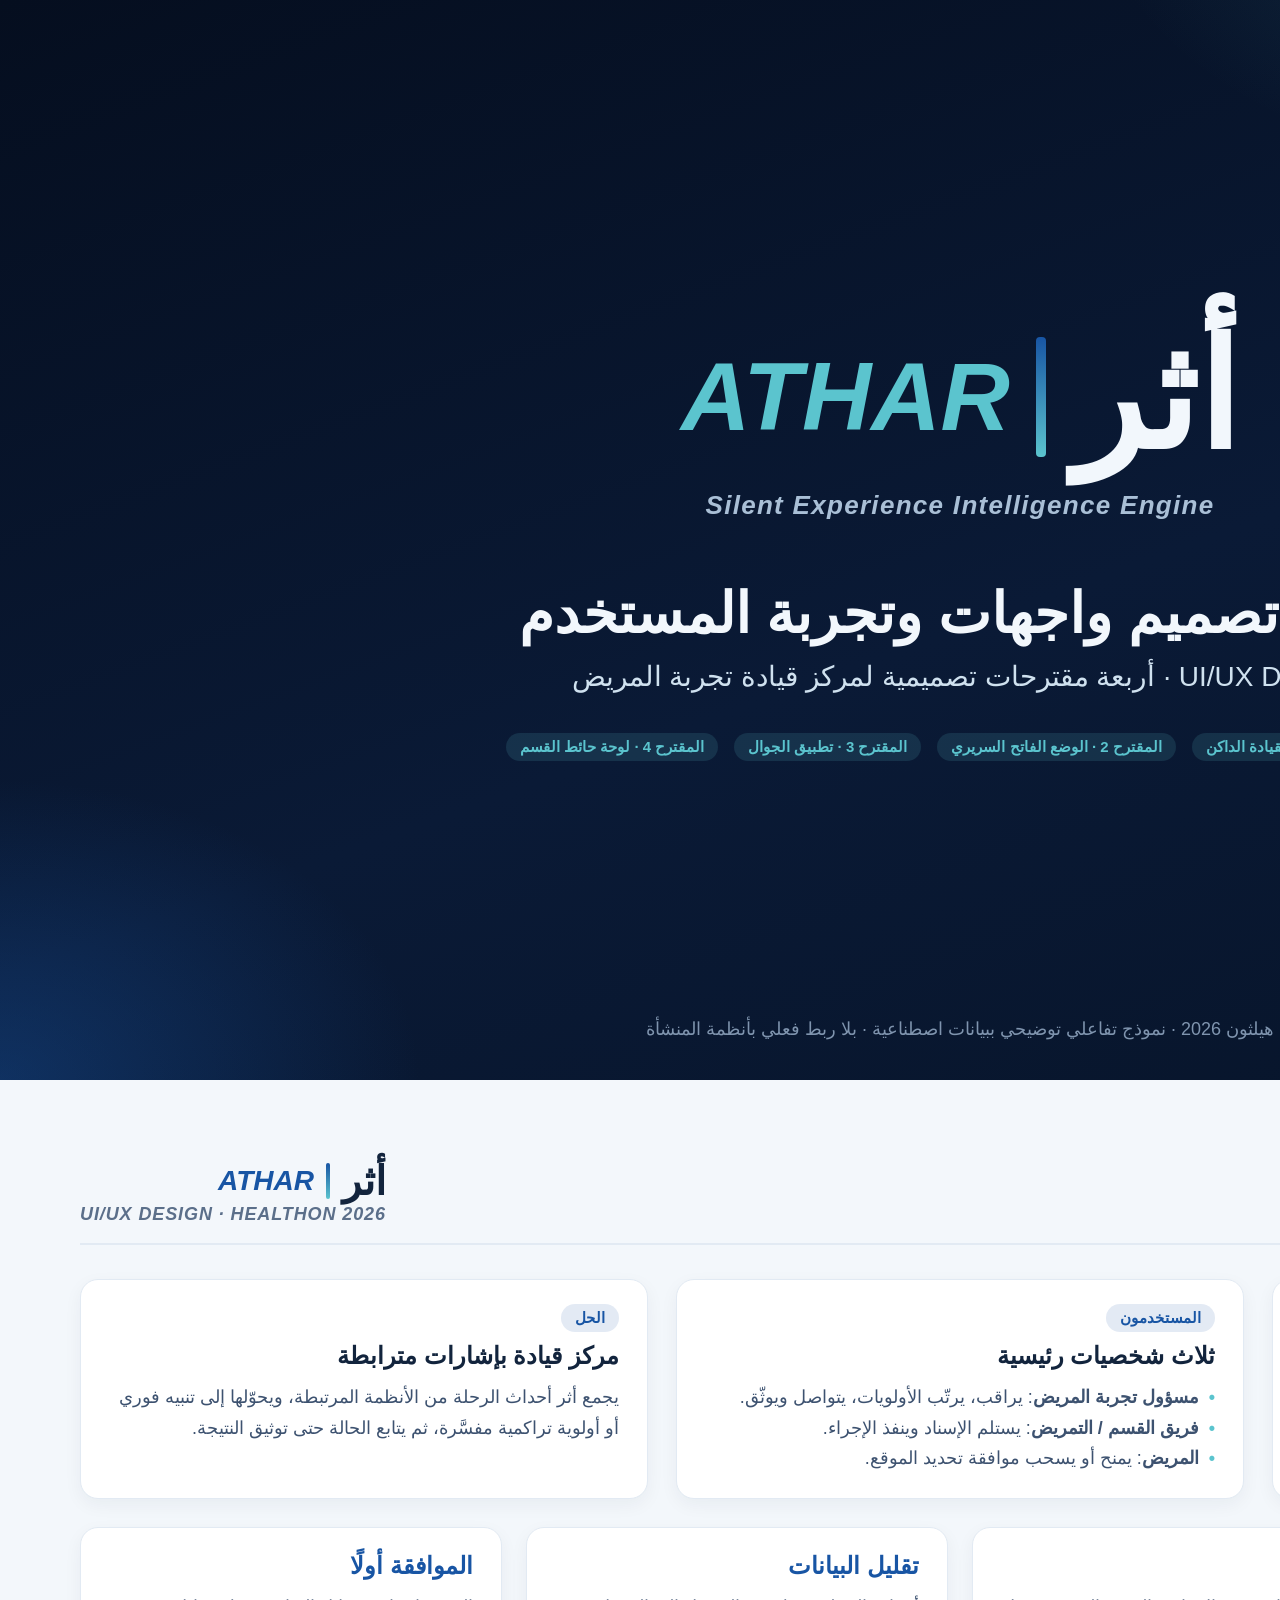
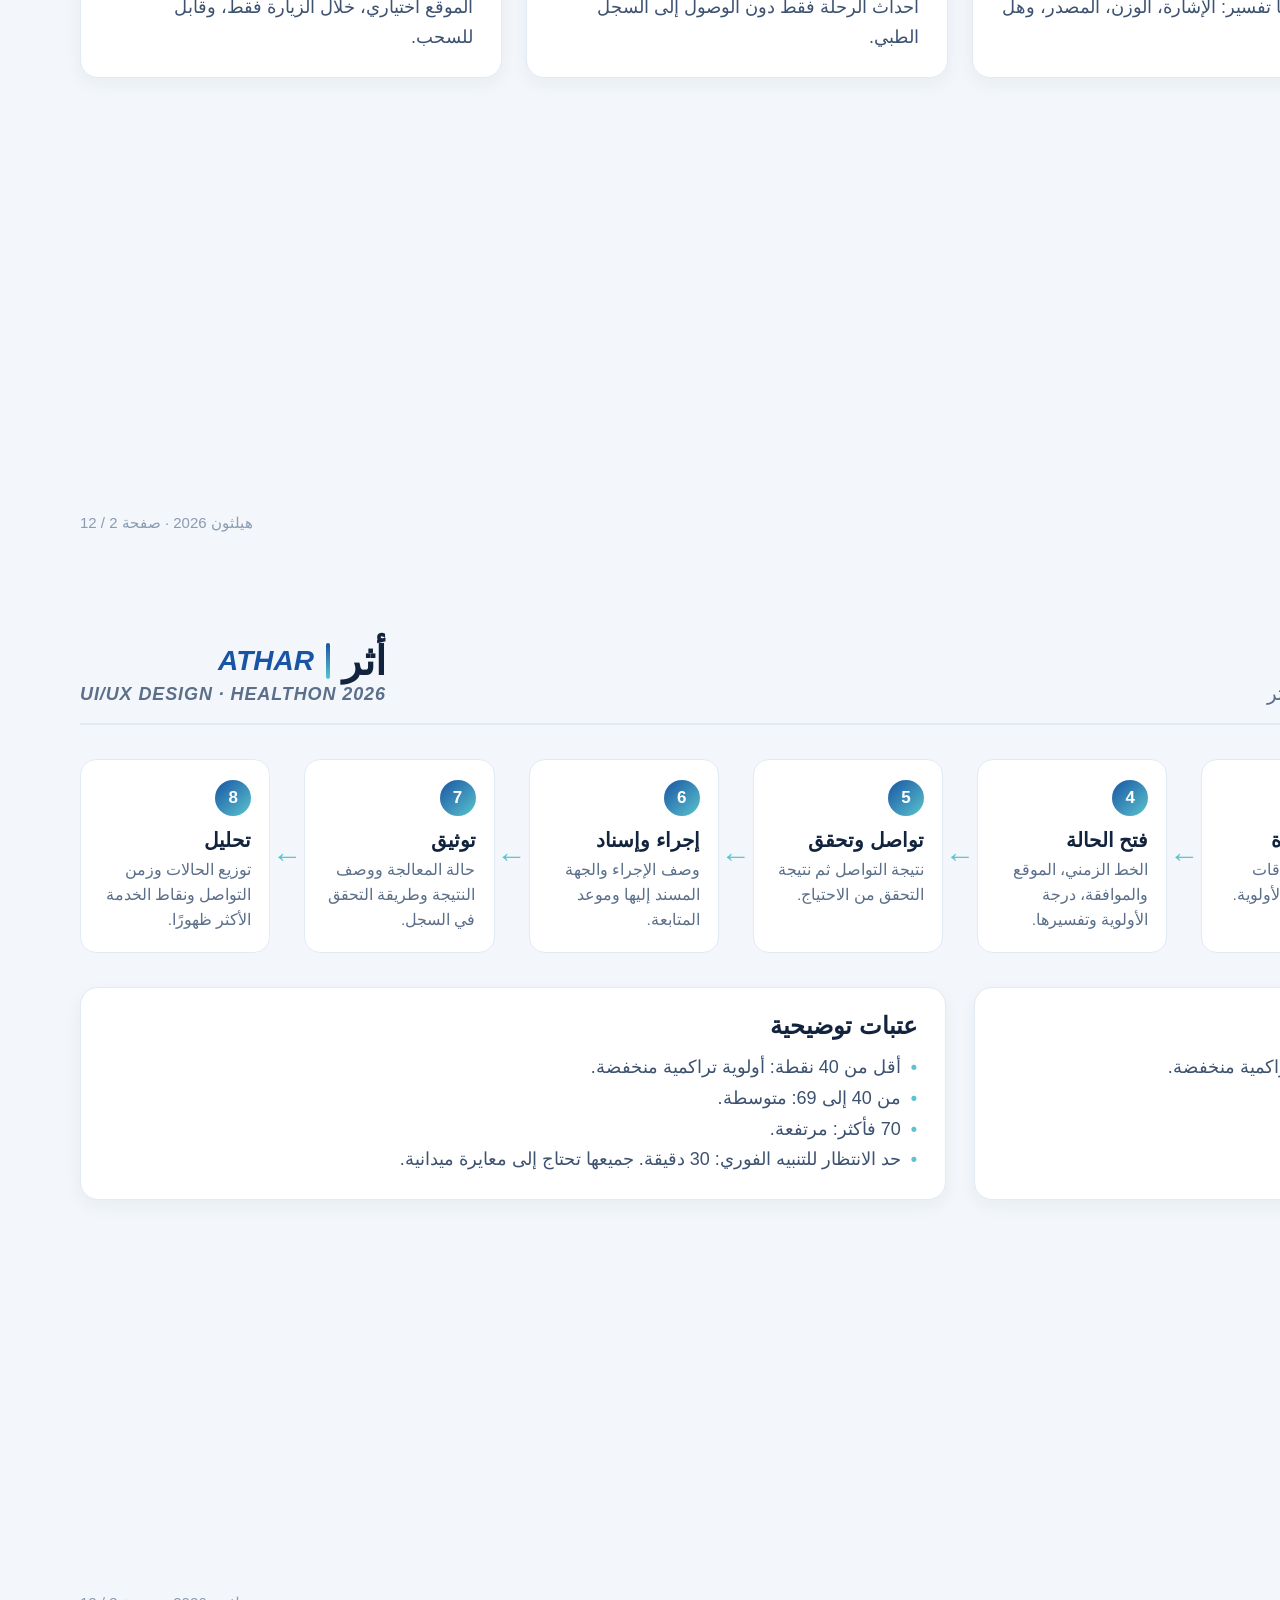
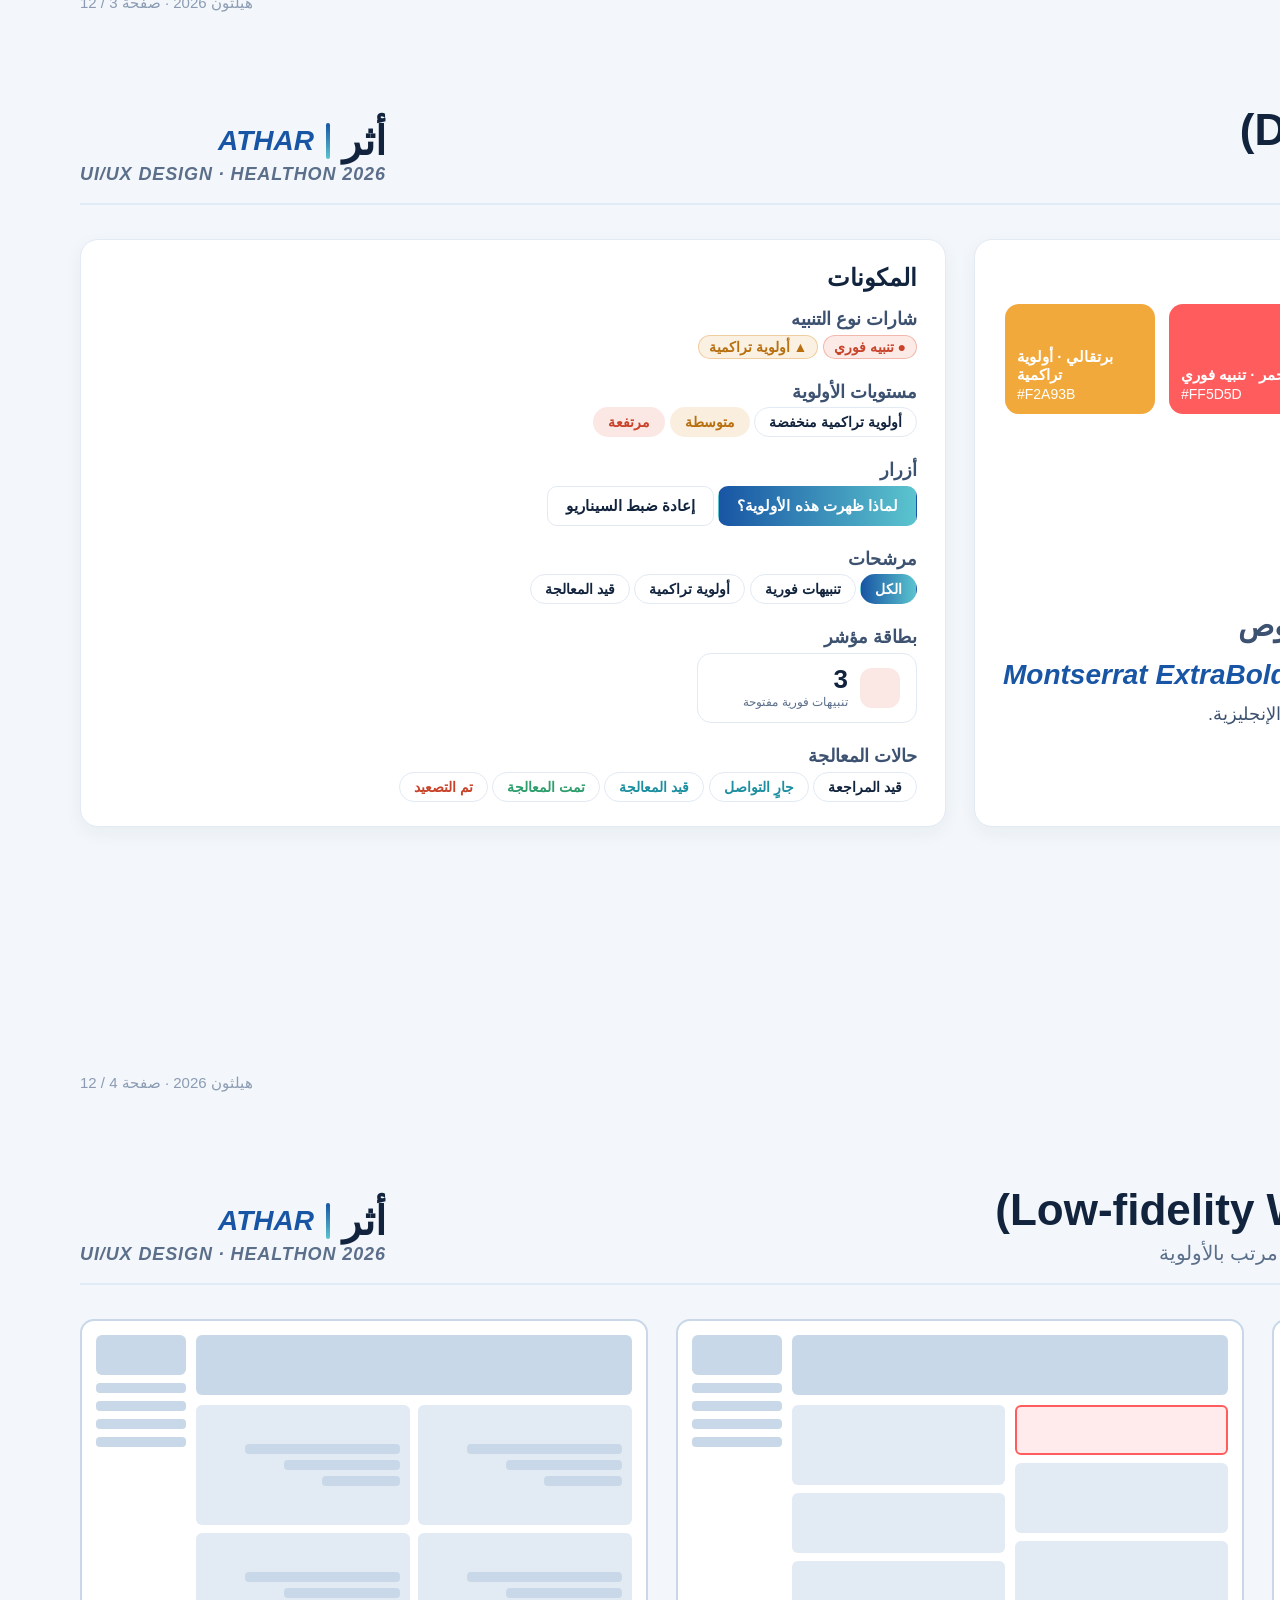
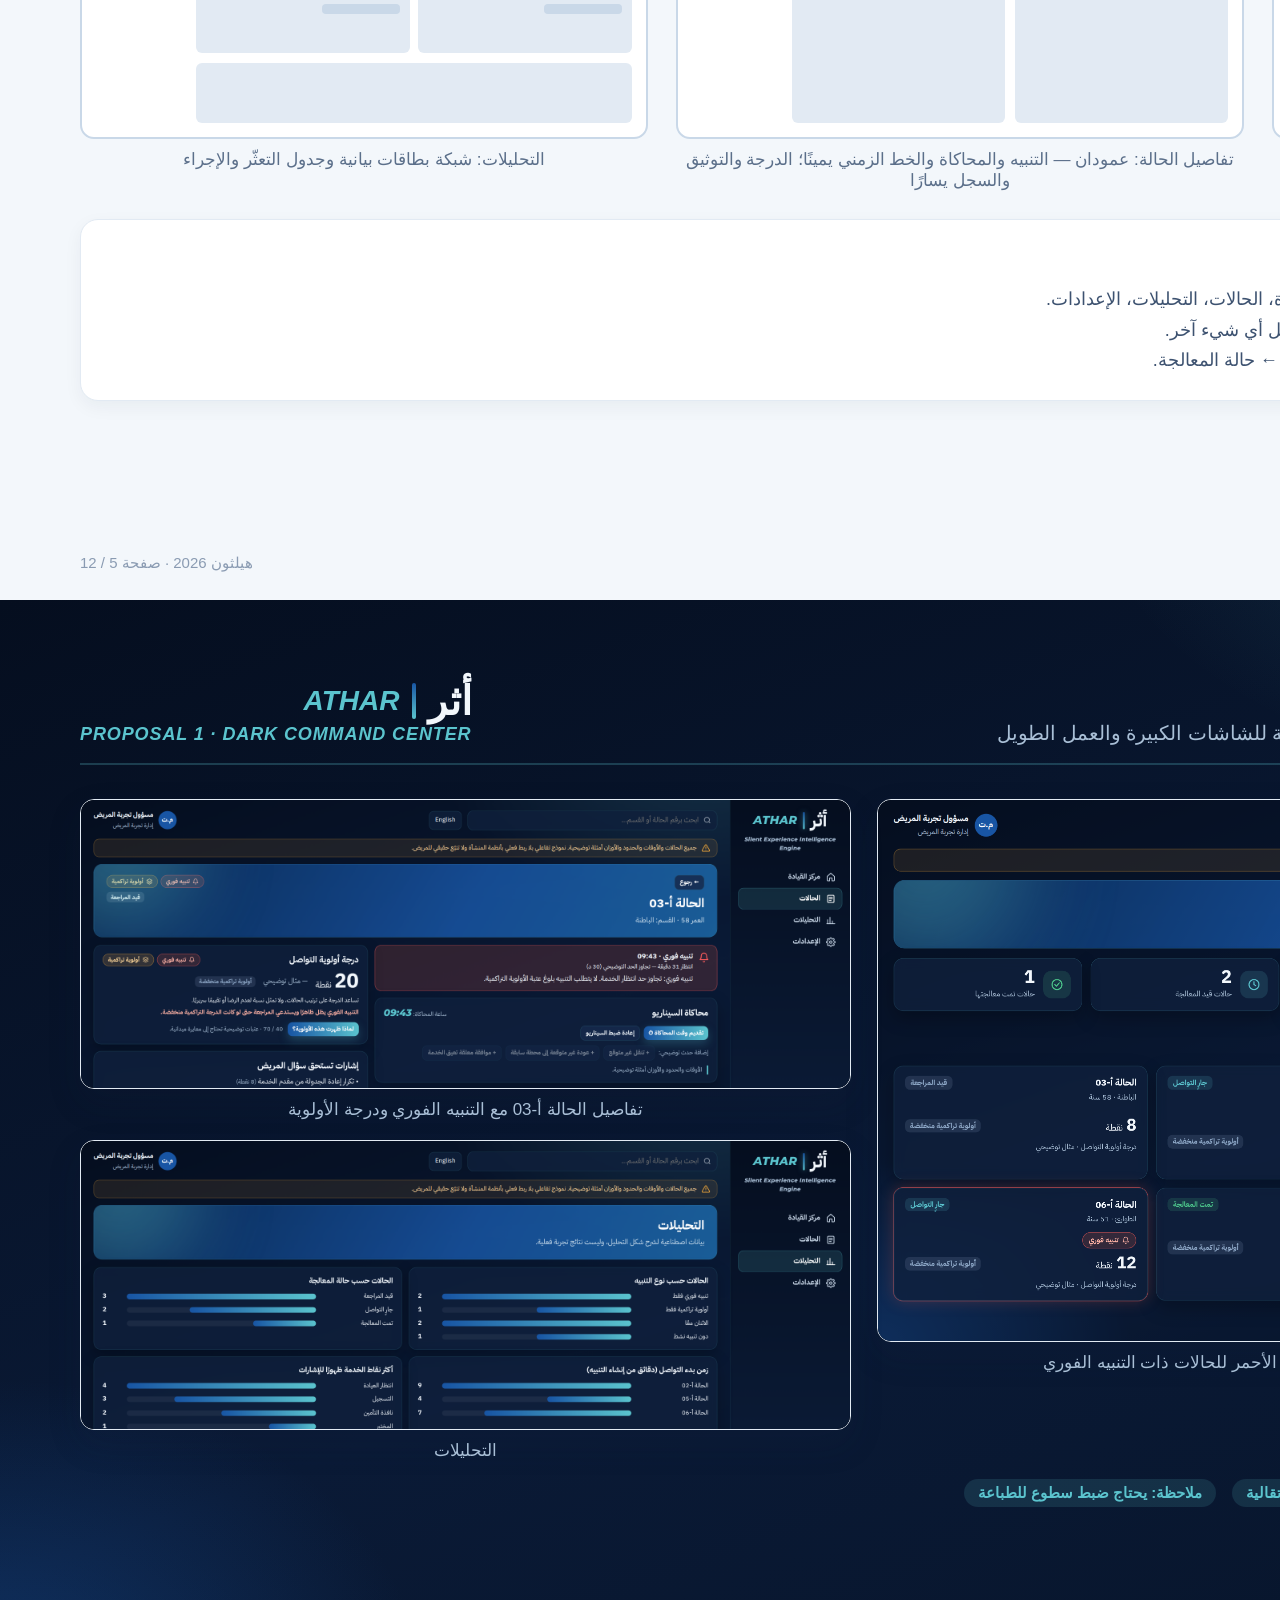
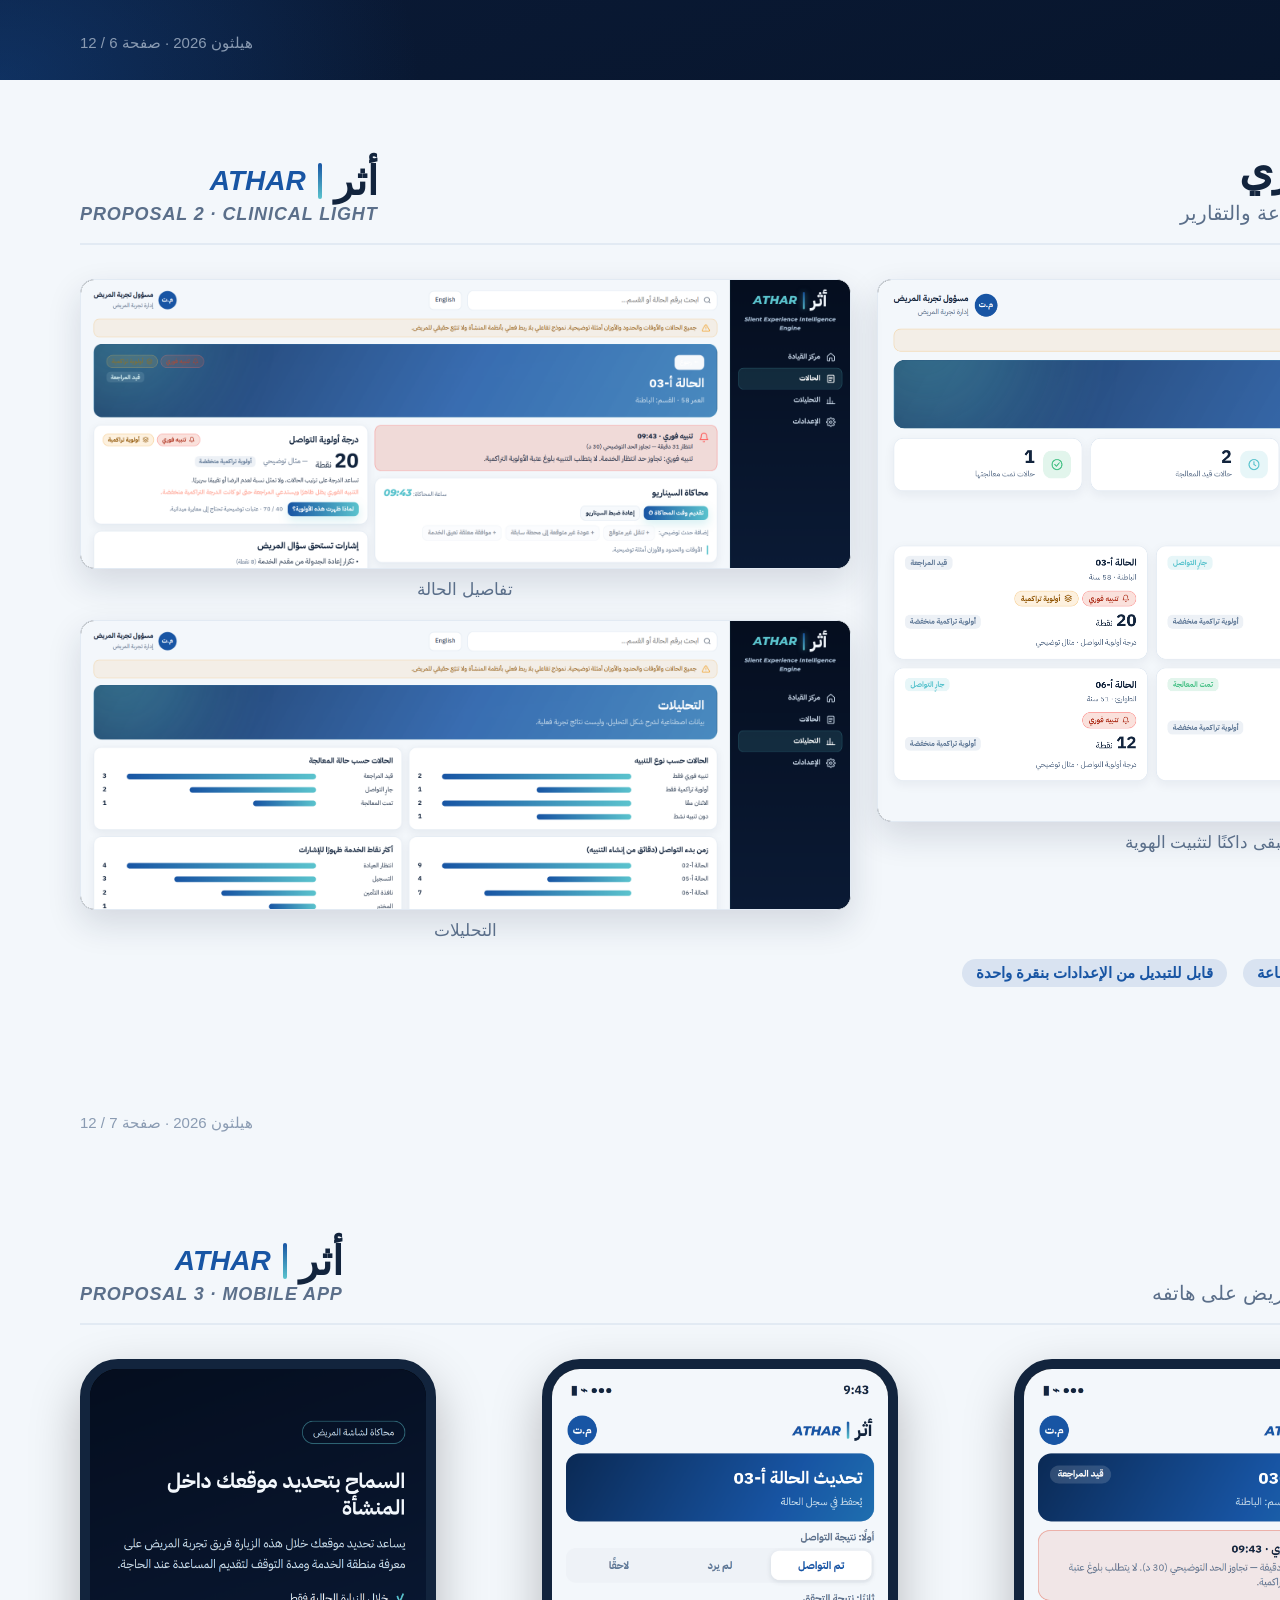
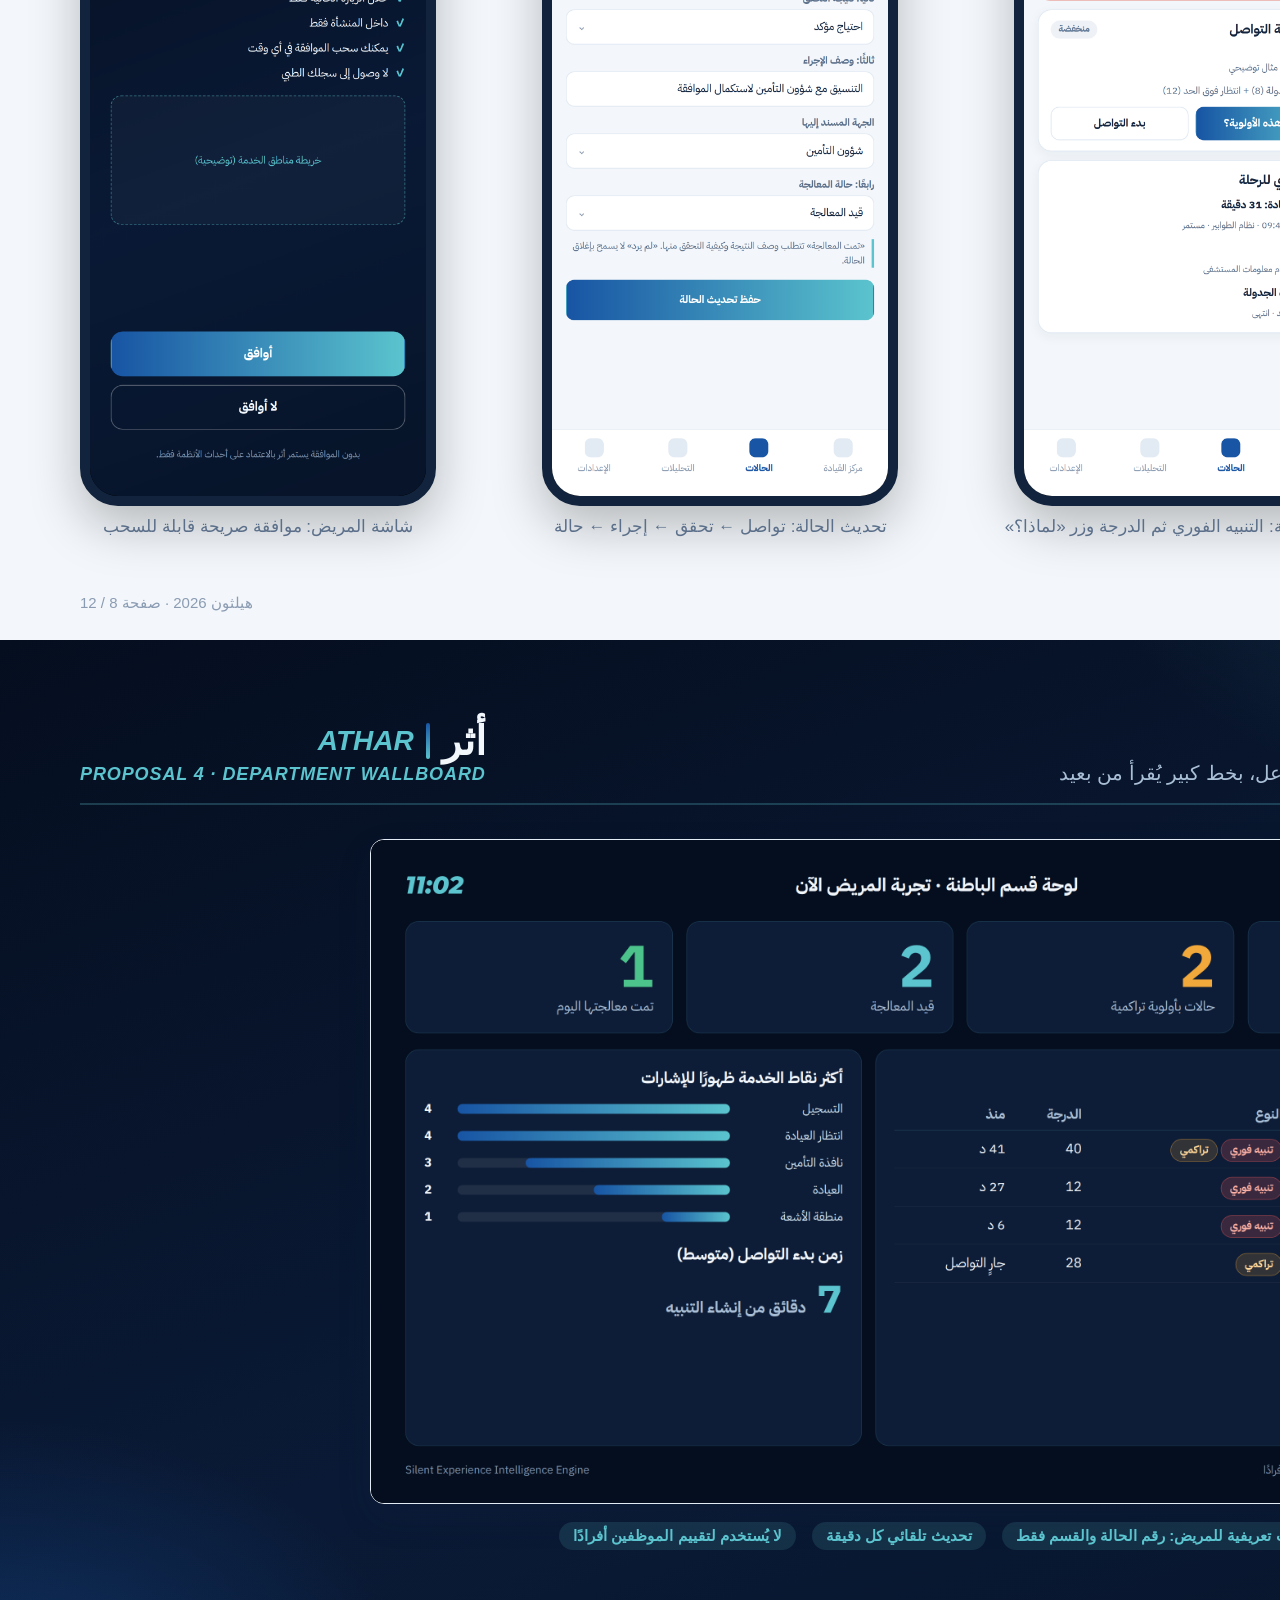
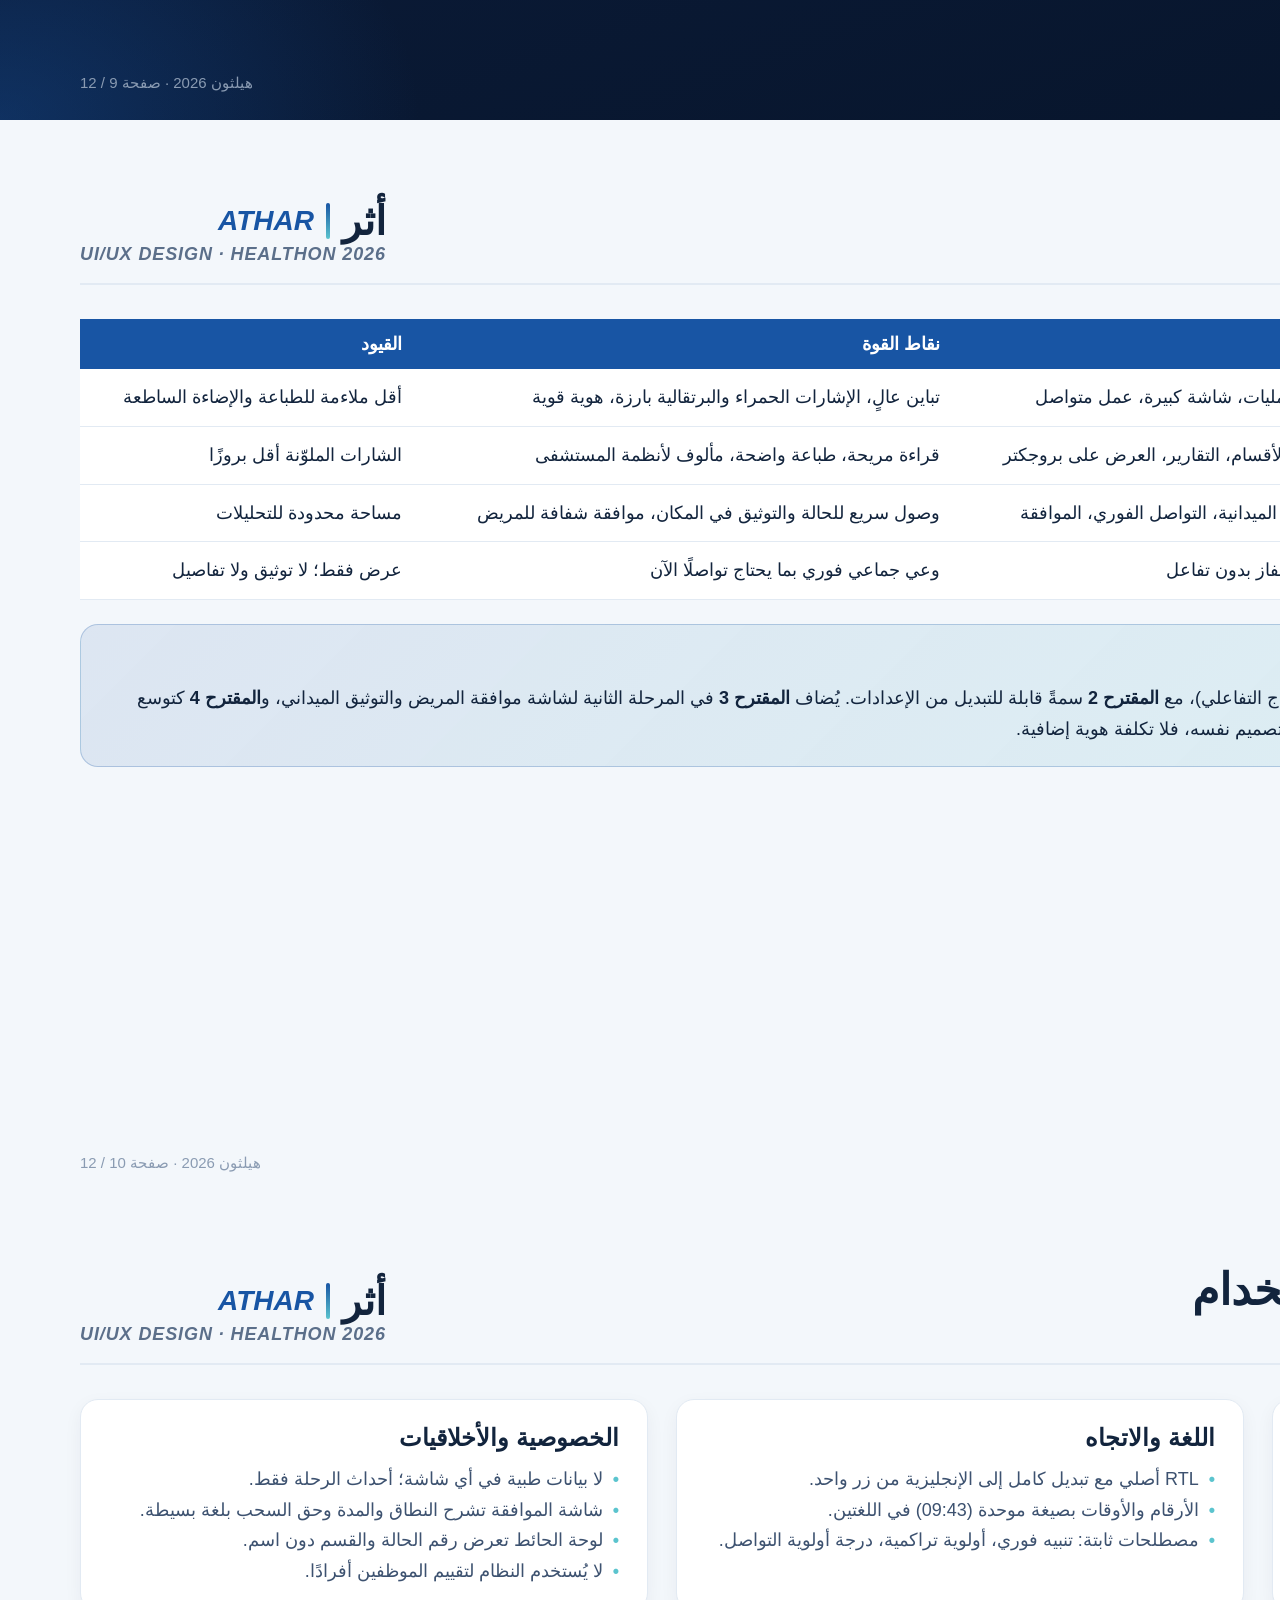
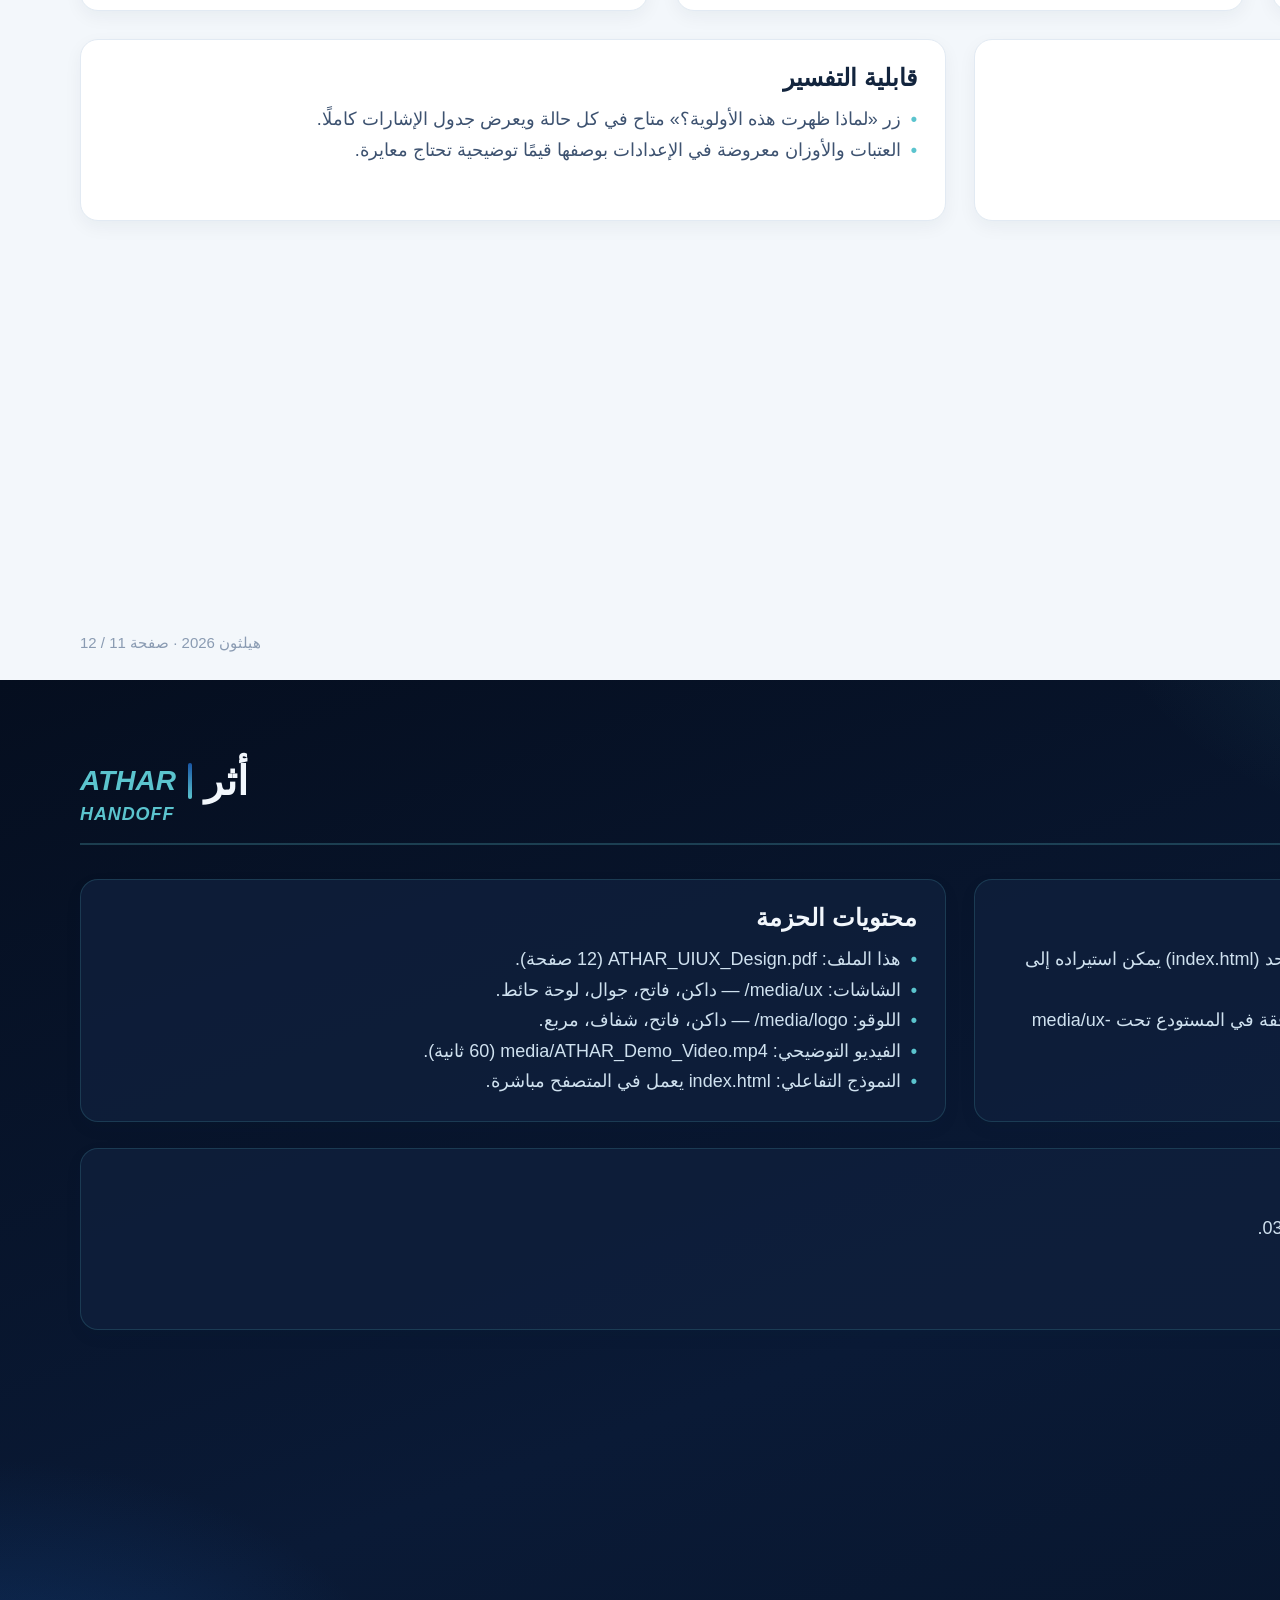
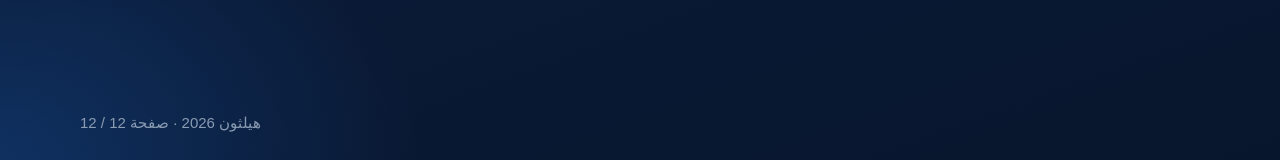
==== media/ux-source/deck.html @ c3877011 "Add UI/UX design package (4 proposals) and four annotated case screenshots - media/ux/ATHAR_UIUX_Des" ====
<!doctype html><html dir="rtl" lang="ar"><head><meta charset="utf-8"><style>*{box-sizing:border-box;margin:0;padding:0}html,body{font-family:'IBM Plex Sans Arabic',sans-serif;color:#12243D;background:#fff}
.pg{width:1920px;height:1080px;position:relative;overflow:hidden;page-break-after:always;background:#F3F7FB;padding:64px 80px}
.pg.dark{background:radial-gradient(900px 500px at 85% -10%,rgba(91,196,206,.18),transparent 60%),radial-gradient(700px 500px at 0% 100%,rgba(24,85,164,.4),transparent 60%),linear-gradient(160deg,#050E1F 0%,#0A1A36 55%,#071429 100%);color:#F2F7FC}
.hd{display:flex;justify-content:space-between;align-items:flex-end;margin-bottom:34px;border-bottom:2px solid #E2EAF3;padding-bottom:18px}.dark .hd{border-color:rgba(91,196,206,.25)}
.hd h1{font-size:44px;font-weight:700}.hd .k{font-size:18px;color:#5B6F8A;font-family:'Montserrat',sans-serif;font-weight:800;font-style:italic;letter-spacing:.05em}.dark .hd .k{color:#5BC4CE}
.hd .sub{font-size:20px;color:#5B6F8A;margin-top:6px}.dark .hd .sub{color:#A9BFD6}
.logo{display:flex;align-items:center;gap:12px;direction:rtl}.logo .ar{font-size:40px;font-weight:700}.logo .vl{width:4px;height:36px;border-radius:4px;background:linear-gradient(180deg,#1855A4,#5BC4CE)}.logo .en{font-family:'Montserrat',sans-serif;font-style:italic;font-weight:800;font-size:28px;color:#1855A4}.dark .logo .en{color:#5BC4CE}
.ft{position:absolute;bottom:28px;left:80px;right:80px;display:flex;justify-content:space-between;font-size:15px;color:#8A9BB2}
.grid2{display:grid;grid-template-columns:1fr 1fr;gap:28px}.grid3{display:grid;grid-template-columns:repeat(3,1fr);gap:28px}.grid4{display:grid;grid-template-columns:repeat(4,1fr);gap:24px}
.card{background:#fff;border:1px solid #E2EAF3;border-radius:18px;padding:24px 28px;box-shadow:0 6px 18px rgba(18,36,61,.05)}.dark .card{background:rgba(16,32,60,.8);border-color:rgba(91,196,206,.18)}
.card h3{font-size:24px;margin-bottom:12px}.card p,.card li{font-size:18px;line-height:1.7;color:#3D5270}.dark .card p,.dark .card li{color:#CFE1EF}
ul{list-style:none}li::before{content:'•';color:#5BC4CE;font-weight:700;margin-inline-end:10px}
.shot{border-radius:14px;overflow:hidden;border:1px solid #E2EAF3;box-shadow:0 14px 34px rgba(18,36,61,.14);background:#000}.shot img{width:100%;display:block}.shot.side{height:290px}.shot.side img{height:auto}
.cap{font-size:17px;color:#5B6F8A;margin-top:10px;text-align:center}.dark .cap{color:#A9BFD6}
.tag{display:inline-block;font-size:15px;font-weight:700;padding:5px 14px;border-radius:999px;background:rgba(24,85,164,.12);color:#1855A4;margin-bottom:10px}.dark .tag{background:rgba(91,196,206,.14);color:#5BC4CE}
.sw{display:flex;gap:14px;flex-wrap:wrap}.sw div{width:150px;border-radius:14px;padding:12px;color:#fff;font-size:14px;height:110px;display:flex;flex-direction:column;justify-content:flex-end;font-family:'Montserrat',sans-serif;direction:ltr}.sw div b{font-family:'IBM Plex Sans Arabic',sans-serif;font-size:15px;display:block;margin-bottom:2px}
.wf{background:#fff;border:2px solid #C9D8E8;border-radius:14px;padding:14px;height:420px;position:relative}.wf .b{background:#E2EAF3;border-radius:6px}.wf .l{background:#C9D8E8;border-radius:4px;height:10px}
.flow{display:flex;align-items:stretch;gap:0;margin-top:10px}.step{flex:1;background:#fff;border:1px solid #E2EAF3;border-radius:16px;padding:20px 18px;position:relative}.step .n{width:36px;height:36px;border-radius:50%;background:linear-gradient(135deg,#1855A4,#5BC4CE);color:#fff;display:grid;place-items:center;font-weight:700;font-size:17px;margin-bottom:12px}.step h4{font-size:20px;margin-bottom:6px}.step p{font-size:15.5px;color:#5B6F8A;line-height:1.6}
.arrow{width:34px;display:grid;place-items:center;color:#5BC4CE;font-size:30px;font-weight:700}
.phones{display:flex;justify-content:space-between;gap:24px}.phone{width:356px;border-radius:38px;border:10px solid #12243D;overflow:hidden;background:#000;box-shadow:0 20px 50px rgba(0,0,0,.25)}.phone img{width:100%;display:block}
table.cmp{width:100%;border-collapse:collapse;font-size:18px}table.cmp th{background:#1855A4;color:#fff;padding:14px;text-align:right;font-weight:700}table.cmp td{padding:14px;border-bottom:1px solid #E2EAF3;background:#fff;line-height:1.6}table.cmp td:first-child{font-weight:700}
.badge{font-size:14px;padding:3px 10px;border-radius:999px;font-weight:700;display:inline-block}.b-inst{background:rgba(228,87,61,.12);color:#C8432A;border:1px solid rgba(228,87,61,.35)}.b-cum{background:rgba(217,138,30,.12);color:#B8700F;border:1px solid rgba(217,138,30,.35)}
.btn{display:inline-block;padding:10px 18px;border-radius:10px;font-weight:700;font-size:15px;border:1px solid #E2EAF3;background:#fff}.btn.p{background:linear-gradient(90deg,#1855A4,#5BC4CE);color:#fff;border-color:transparent}
.chip{display:inline-block;border:1px solid #E2EAF3;background:#fff;border-radius:999px;padding:6px 14px;font-size:14px;font-weight:600}.chip.on{background:linear-gradient(90deg,#1855A4,#5BC4CE);color:#fff;border-color:transparent}
.kpi{display:flex;gap:12px;align-items:center;background:#fff;border:1px solid #E2EAF3;border-radius:14px;padding:12px 16px;width:220px}.kpi .ic{width:40px;height:40px;border-radius:12px;background:rgba(228,87,61,.14)}.kpi b{font-size:26px;display:block;line-height:1}.kpi span{font-size:12px;color:#5B6F8A}
.rec{background:linear-gradient(135deg,rgba(24,85,164,.10),rgba(91,196,206,.14));border:1px solid rgba(24,85,164,.25);border-radius:18px;padding:22px 28px;margin-top:24px}.rec h3{font-size:24px;margin-bottom:8px;color:#1855A4}.rec p{font-size:18px;line-height:1.7}@page{size:1920px 1080px;margin:0}</style></head><body><div class="pg dark" style="display:flex;flex-direction:column;align-items:center;justify-content:center;text-align:center">
<div class="logo" style="gap:26px"><span class="ar" style="font-size:150px">أثر</span><span class="vl" style="height:120px;width:10px"></span><span class="en" style="font-size:96px">ATHAR</span></div>
<div style="font-family:'Montserrat',sans-serif;font-style:italic;font-weight:800;font-size:26px;color:#A9BFD6;letter-spacing:.05em;direction:ltr;margin-top:6px">Silent Experience Intelligence Engine</div>
<h1 style="font-size:56px;margin-top:60px">ملف تصميم واجهات وتجربة المستخدم</h1><div style="font-size:28px;color:#CFE1EF;margin-top:14px">UI/UX Design · أربعة مقترحات تصميمية لمركز قيادة تجربة المريض</div>
<div style="display:flex;gap:16px;margin-top:40px"><span class="tag">المقترح 1 · مركز القيادة الداكن</span><span class="tag">المقترح 2 · الوضع الفاتح السريري</span><span class="tag">المقترح 3 · تطبيق الجوال</span><span class="tag">المقترح 4 · لوحة حائط القسم</span></div>
<div style="position:absolute;bottom:40px;font-size:18px;color:#7F94AE">هيلثون 2026 · نموذج تفاعلي توضيحي ببيانات اصطناعية · بلا ربط فعلي بأنظمة المنشأة</div></div><div class="pg"><div class="hd"><div><h1>نظرة عامة على التصميم</h1><div class="sub">لمن نصمّم، وما المشكلة، وما المبادئ التي تحكم كل شاشة</div></div><div style="text-align:left"><div class="logo"><span class="ar">أثر</span><span class="vl"></span><span class="en">ATHAR</span></div><div class="k">UI/UX DESIGN · HEALTHON 2026</div></div></div>
<div class="grid3"><div class="card"><span class="tag">المشكلة</span><h3>تعثّر صامت في رحلة المريض</h3><p>كثير من المرضى لا يشتكون؛ ينتظرون طويلًا، يتنقلون في المكان الخطأ، أو تتعطل خدمتهم بموافقة معلقة. تصل الإشارة إلى فريق تجربة المريض متأخرة أو لا تصل.</p></div>
<div class="card"><span class="tag">المستخدمون</span><h3>ثلاث شخصيات رئيسية</h3><ul><li><b>مسؤول تجربة المريض</b>: يراقب، يرتّب الأولويات، يتواصل ويوثّق.</li><li><b>فريق القسم / التمريض</b>: يستلم الإسناد وينفذ الإجراء.</li><li><b>المريض</b>: يمنح أو يسحب موافقة تحديد الموقع.</li></ul></div>
<div class="card"><span class="tag">الحل</span><h3>مركز قيادة بإشارات مترابطة</h3><p>يجمع أثر أحداث الرحلة من الأنظمة المرتبطة، ويحوّلها إلى تنبيه فوري أو أولوية تراكمية مفسَّرة، ثم يتابع الحالة حتى توثيق النتيجة.</p></div></div>
<div class="grid4" style="margin-top:28px"><div class="card"><h3 style="color:#1855A4">الإنسان في الحلقة</h3><p>النظام يقترح ويرتّب ويشرح السبب؛ الفريق يقرر.</p></div><div class="card"><h3 style="color:#1855A4">الشفافية</h3><p>كل درجة لها تفسير: الإشارة، الوزن، المصدر، وهل احتُسبت.</p></div><div class="card"><h3 style="color:#1855A4">تقليل البيانات</h3><p>أحداث الرحلة فقط دون الوصول إلى السجل الطبي.</p></div><div class="card"><h3 style="color:#1855A4">الموافقة أولًا</h3><p>الموقع اختياري، خلال الزيارة فقط، وقابل للسحب.</p></div></div><div class="ft"><span>أثر — Silent Experience Intelligence Engine · ملف تصميم واجهات وتجربة المستخدم</span><span>هيلثون 2026 · صفحة 2 / 12</span></div></div><div class="pg"><div class="hd"><div><h1>تدفق المستخدم (User Flow)</h1><div class="sub">من الإشارة إلى النتيجة الموثقة: رحلة مسؤول تجربة المريض داخل أثر</div></div><div style="text-align:left"><div class="logo"><span class="ar">أثر</span><span class="vl"></span><span class="en">ATHAR</span></div><div class="k">UI/UX DESIGN · HEALTHON 2026</div></div></div>
<div class="flow"><div class="step"><div class="n">1</div><h4>إشارات</h4><p>أحداث من المواعيد والطوابير والتأمين والموقع (بموافقة).</p></div><div class="arrow">←</div><div class="step"><div class="n">2</div><h4>ترتيب</h4><p>تنبيه فوري عند تجاوز الانتظار 30 د، أو أولوية تراكمية بالأوزان.</p></div><div class="arrow">←</div><div class="step"><div class="n">3</div><h4>مركز القيادة</h4><p>مؤشرات وبطاقات حالات مرتبة بالأولوية.</p></div><div class="arrow">←</div><div class="step"><div class="n">4</div><h4>فتح الحالة</h4><p>الخط الزمني، الموقع والموافقة، درجة الأولوية وتفسيرها.</p></div><div class="arrow">←</div><div class="step"><div class="n">5</div><h4>تواصل وتحقق</h4><p>نتيجة التواصل ثم نتيجة التحقق من الاحتياج.</p></div><div class="arrow">←</div><div class="step"><div class="n">6</div><h4>إجراء وإسناد</h4><p>وصف الإجراء والجهة المسند إليها وموعد المتابعة.</p></div><div class="arrow">←</div><div class="step"><div class="n">7</div><h4>توثيق</h4><p>حالة المعالجة ووصف النتيجة وطريقة التحقق في السجل.</p></div><div class="arrow">←</div><div class="step"><div class="n">8</div><h4>تحليل</h4><p>توزيع الحالات وزمن التواصل ونقاط الخدمة الأكثر ظهورًا.</p></div></div>
<div class="grid2" style="margin-top:34px"><div class="card"><h3>قواعد تحكم الواجهة</h3><ul><li>التنبيه الفوري يبقى ظاهرًا حتى يراجعه الفريق، حتى لو كانت الدرجة التراكمية منخفضة.</li><li>«لم يرد» لا يسمح بإغلاق الحالة بوصفها «تمت المعالجة».</li><li>«تمت المعالجة» تتطلب وصف النتيجة وكيفية التحقق منها.</li><li>الواقعة الواحدة تُحتسب مرة واحدة فقط.</li></ul></div>
<div class="card"><h3>عتبات توضيحية</h3><ul><li>أقل من 40 نقطة: أولوية تراكمية منخفضة.</li><li>من 40 إلى 69: متوسطة.</li><li>70 فأكثر: مرتفعة.</li><li>حد الانتظار للتنبيه الفوري: 30 دقيقة. جميعها تحتاج إلى معايرة ميدانية.</li></ul></div></div><div class="ft"><span>أثر — Silent Experience Intelligence Engine · ملف تصميم واجهات وتجربة المستخدم</span><span>هيلثون 2026 · صفحة 3 / 12</span></div></div><div class="pg"><div class="hd"><div><h1>نظام التصميم (Design System)</h1><div class="sub">الألوان والخطوط والمكونات المشتركة بين جميع المقترحات</div></div><div style="text-align:left"><div class="logo"><span class="ar">أثر</span><span class="vl"></span><span class="en">ATHAR</span></div><div class="k">UI/UX DESIGN · HEALTHON 2026</div></div></div>
<div class="grid2"><div class="card"><h3>لوحة الألوان</h3><div class="sw"><div style="background:#050E1F;"><b>كحلي عميق · الخلفية</b>#050E1F</div><div style="background:#1855A4;"><b>أزرق أثر · الأساسي</b>#1855A4</div><div style="background:#5BC4CE;"><b>تركواز · التمييز</b>#5BC4CE</div><div style="background:#FF5D5D;"><b>أحمر · تنبيه فوري</b>#FF5D5D</div><div style="background:#F2A93B;"><b>برتقالي · أولوية تراكمية</b>#F2A93B</div><div style="background:#4CC38A;"><b>أخضر · تمت المعالجة</b>#4CC38A</div><div style="background:#8FA9C8;"><b>رمادي مزرق · محايد</b>#8FA9C8</div><div style="background:#F3F7FB;color:#12243D;border:1px solid #E2EAF3"><b>فاتح · خلفية فاتحة</b>#F3F7FB</div></div>
<h3 style="margin-top:22px">الخطوط</h3><p style="font-size:30px;font-weight:700">IBM Plex Sans Arabic — العناوين والنصوص</p><p style="font-family:'Montserrat',sans-serif;font-style:italic;font-weight:800;font-size:28px;direction:ltr;text-align:left;color:#1855A4">Montserrat ExtraBold Italic — ATHAR</p><p>الأحجام: 26/18/15.5 للويب، 15/12/11 للجوال. اتجاه RTL أصلي مع دعم الإنجليزية.</p></div>
<div class="card"><h3>المكونات</h3><div style="display:flex;flex-direction:column;gap:18px">
<div><p style="font-weight:700">شارات نوع التنبيه</p><span class="badge b-inst">● تنبيه فوري</span> <span class="badge b-cum">▲ أولوية تراكمية</span></div>
<div><p style="font-weight:700">مستويات الأولوية</p><span class="chip">أولوية تراكمية منخفضة</span> <span class="chip" style="background:rgba(217,138,30,.14);color:#B8700F;border-color:transparent">متوسطة</span> <span class="chip" style="background:rgba(228,87,61,.14);color:#C8432A;border-color:transparent">مرتفعة</span></div>
<div><p style="font-weight:700">أزرار</p><span class="btn p">لماذا ظهرت هذه الأولوية؟</span> <span class="btn">إعادة ضبط السيناريو</span></div>
<div><p style="font-weight:700">مرشحات</p><span class="chip on">الكل</span> <span class="chip">تنبيهات فورية</span> <span class="chip">أولوية تراكمية</span> <span class="chip">قيد المعالجة</span></div>
<div><p style="font-weight:700">بطاقة مؤشر</p><div class="kpi"><div class="ic"></div><div><b>3</b><span>تنبيهات فورية مفتوحة</span></div></div></div>
<div><p style="font-weight:700">حالات المعالجة</p><span class="chip">قيد المراجعة</span> <span class="chip" style="color:#1C8FA0">جارٍ التواصل</span> <span class="chip" style="color:#1C8FA0">قيد المعالجة</span> <span class="chip" style="color:#2E9E6C">تمت المعالجة</span> <span class="chip" style="color:#C8432A">تم التصعيد</span></div></div></div></div><div class="ft"><span>أثر — Silent Experience Intelligence Engine · ملف تصميم واجهات وتجربة المستخدم</span><span>هيلثون 2026 · صفحة 4 / 12</span></div></div><div class="pg"><div class="hd"><div><h1>الرسومات الأولية (Low-fidelity Wireframes)</h1><div class="sub">هيكل الشاشات قبل التصميم النهائي: التنقل الجانبي ثابت، والمحتوى مرتب بالأولوية</div></div><div style="text-align:left"><div class="logo"><span class="ar">أثر</span><span class="vl"></span><span class="en">ATHAR</span></div><div class="k">UI/UX DESIGN · HEALTHON 2026</div></div></div>
<div class="grid3"><div><div class="wf"><div style="display:flex;gap:10px;height:100%"><div style="flex:1;display:flex;flex-direction:column;gap:10px"><div class="b" style="height:34px"></div><div class="b" style="height:70px;background:#C9D8E8"></div><div style="display:flex;gap:8px"><div class="b" style="flex:1;height:60px"></div><div class="b" style="flex:1;height:60px"></div><div class="b" style="flex:1;height:60px"></div><div class="b" style="flex:1;height:60px"></div></div><div style="display:flex;gap:6px"><div class="b" style="width:70px;height:22px;border-radius:11px"></div><div class="b" style="width:70px;height:22px;border-radius:11px"></div><div class="b" style="width:70px;height:22px;border-radius:11px"></div><div class="b" style="width:70px;height:22px;border-radius:11px"></div></div><div style="display:grid;grid-template-columns:1fr 1fr 1fr;gap:8px;flex:1"><div class="b" style="min-height:70px"></div><div class="b" style="min-height:70px"></div><div class="b" style="min-height:70px"></div><div class="b" style="min-height:70px"></div><div class="b" style="min-height:70px"></div><div class="b" style="min-height:70px"></div></div></div><div style="width:90px;display:flex;flex-direction:column;gap:8px"><div class="b" style="height:40px;background:#C9D8E8"></div><div class="l"></div><div class="l"></div><div class="l"></div><div class="l"></div></div></div></div><div class="cap">مركز القيادة: ترويسة، 4 مؤشرات، مرشحات، شبكة بطاقات الحالات</div></div><div><div class="wf"><div style="display:flex;gap:10px;height:100%"><div style="flex:1;display:flex;flex-direction:column;gap:10px"><div class="b" style="height:60px;background:#C9D8E8"></div><div style="display:flex;gap:10px;flex:1"><div style="flex:1;display:flex;flex-direction:column;gap:8px"><div class="b" style="height:50px;border:2px solid #FF5D5D;background:rgba(255,93,93,.12)"></div><div class="b" style="height:70px"></div><div class="b" style="flex:1"></div></div><div style="flex:1;display:flex;flex-direction:column;gap:8px"><div class="b" style="height:80px"></div><div class="b" style="height:60px"></div><div class="b" style="flex:1"></div></div></div></div><div style="width:90px;display:flex;flex-direction:column;gap:8px"><div class="b" style="height:40px;background:#C9D8E8"></div><div class="l"></div><div class="l"></div><div class="l"></div><div class="l"></div></div></div></div><div class="cap">تفاصيل الحالة: عمودان — التنبيه والمحاكاة والخط الزمني يمينًا؛ الدرجة والتوثيق والسجل يسارًا</div></div><div><div class="wf"><div style="display:flex;gap:10px;height:100%"><div style="flex:1;display:flex;flex-direction:column;gap:10px"><div class="b" style="height:60px;background:#C9D8E8"></div><div style="display:grid;grid-template-columns:1fr 1fr;gap:8px;flex:1"><div class="b" style="padding:10px;display:flex;flex-direction:column;gap:6px;justify-content:center"><div class="l" style="width:80%"></div><div class="l" style="width:60%"></div><div class="l" style="width:40%"></div></div><div class="b" style="padding:10px;display:flex;flex-direction:column;gap:6px;justify-content:center"><div class="l" style="width:80%"></div><div class="l" style="width:60%"></div><div class="l" style="width:40%"></div></div><div class="b" style="padding:10px;display:flex;flex-direction:column;gap:6px;justify-content:center"><div class="l" style="width:80%"></div><div class="l" style="width:60%"></div><div class="l" style="width:40%"></div></div><div class="b" style="padding:10px;display:flex;flex-direction:column;gap:6px;justify-content:center"><div class="l" style="width:80%"></div><div class="l" style="width:60%"></div><div class="l" style="width:40%"></div></div></div><div class="b" style="height:60px"></div></div><div style="width:90px;display:flex;flex-direction:column;gap:8px"><div class="b" style="height:40px;background:#C9D8E8"></div><div class="l"></div><div class="l"></div><div class="l"></div><div class="l"></div></div></div></div><div class="cap">التحليلات: شبكة بطاقات بيانية وجدول التعثّر والإجراء</div></div></div>
<div class="card" style="margin-top:28px"><h3>قرارات الهيكل</h3><ul><li>الشريط الجانبي ثابت في اليمين (RTL) بأربعة أقسام فقط: مركز القيادة، الحالات، التحليلات، الإعدادات.</li><li>التنبيه الفوري يأخذ أول موضع في عمود المعلومات داخل الحالة ليُقرأ قبل أي شيء آخر.</li><li>نموذج التحديث مرتب بالترتيب المنطقي: التواصل ← التحقق ← الإجراء ← حالة المعالجة.</li></ul></div><div class="ft"><span>أثر — Silent Experience Intelligence Engine · ملف تصميم واجهات وتجربة المستخدم</span><span>هيلثون 2026 · صفحة 5 / 12</span></div></div><div class="pg dark"><div class="hd"><div><h1>المقترح 1 · مركز القيادة الداكن</h1><div class="sub">واجهة سطح مكتب لغرفة العمليات: تباين عالٍ، إشارات ملوّنة، مناسبة للشاشات الكبيرة والعمل الطويل</div></div><div style="text-align:left"><div class="logo"><span class="ar">أثر</span><span class="vl"></span><span class="en">ATHAR</span></div><div class="k">PROPOSAL 1 · DARK COMMAND CENTER</div></div></div>
<div style="display:grid;grid-template-columns:1.25fr 1fr;gap:26px"><div><div class="shot"><img src="[data-uri]"></div><div class="cap">مركز القيادة: المؤشرات الأربعة وبطاقات الحالات؛ الإطار الأحمر للحالات ذات التنبيه الفوري</div></div>
<div style="display:flex;flex-direction:column;gap:20px"><div><div class="shot side"><img src="[data-uri]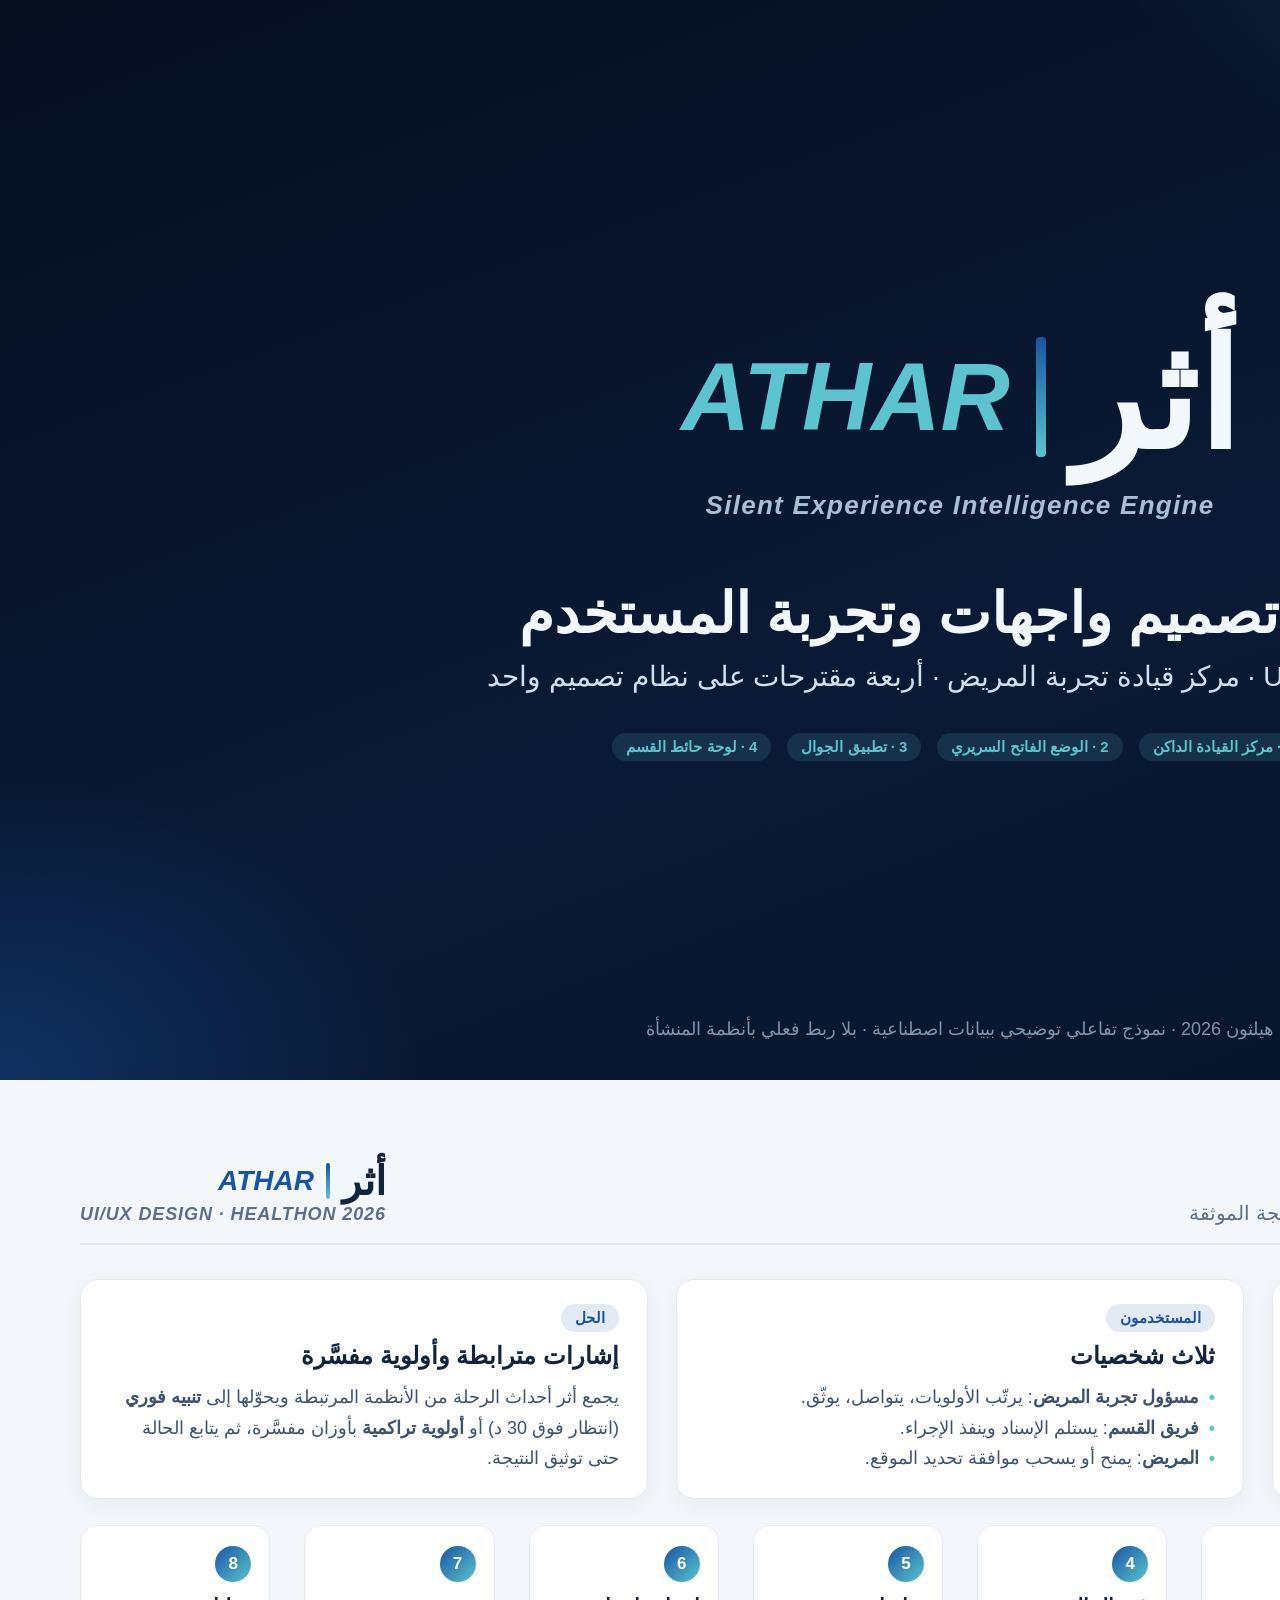
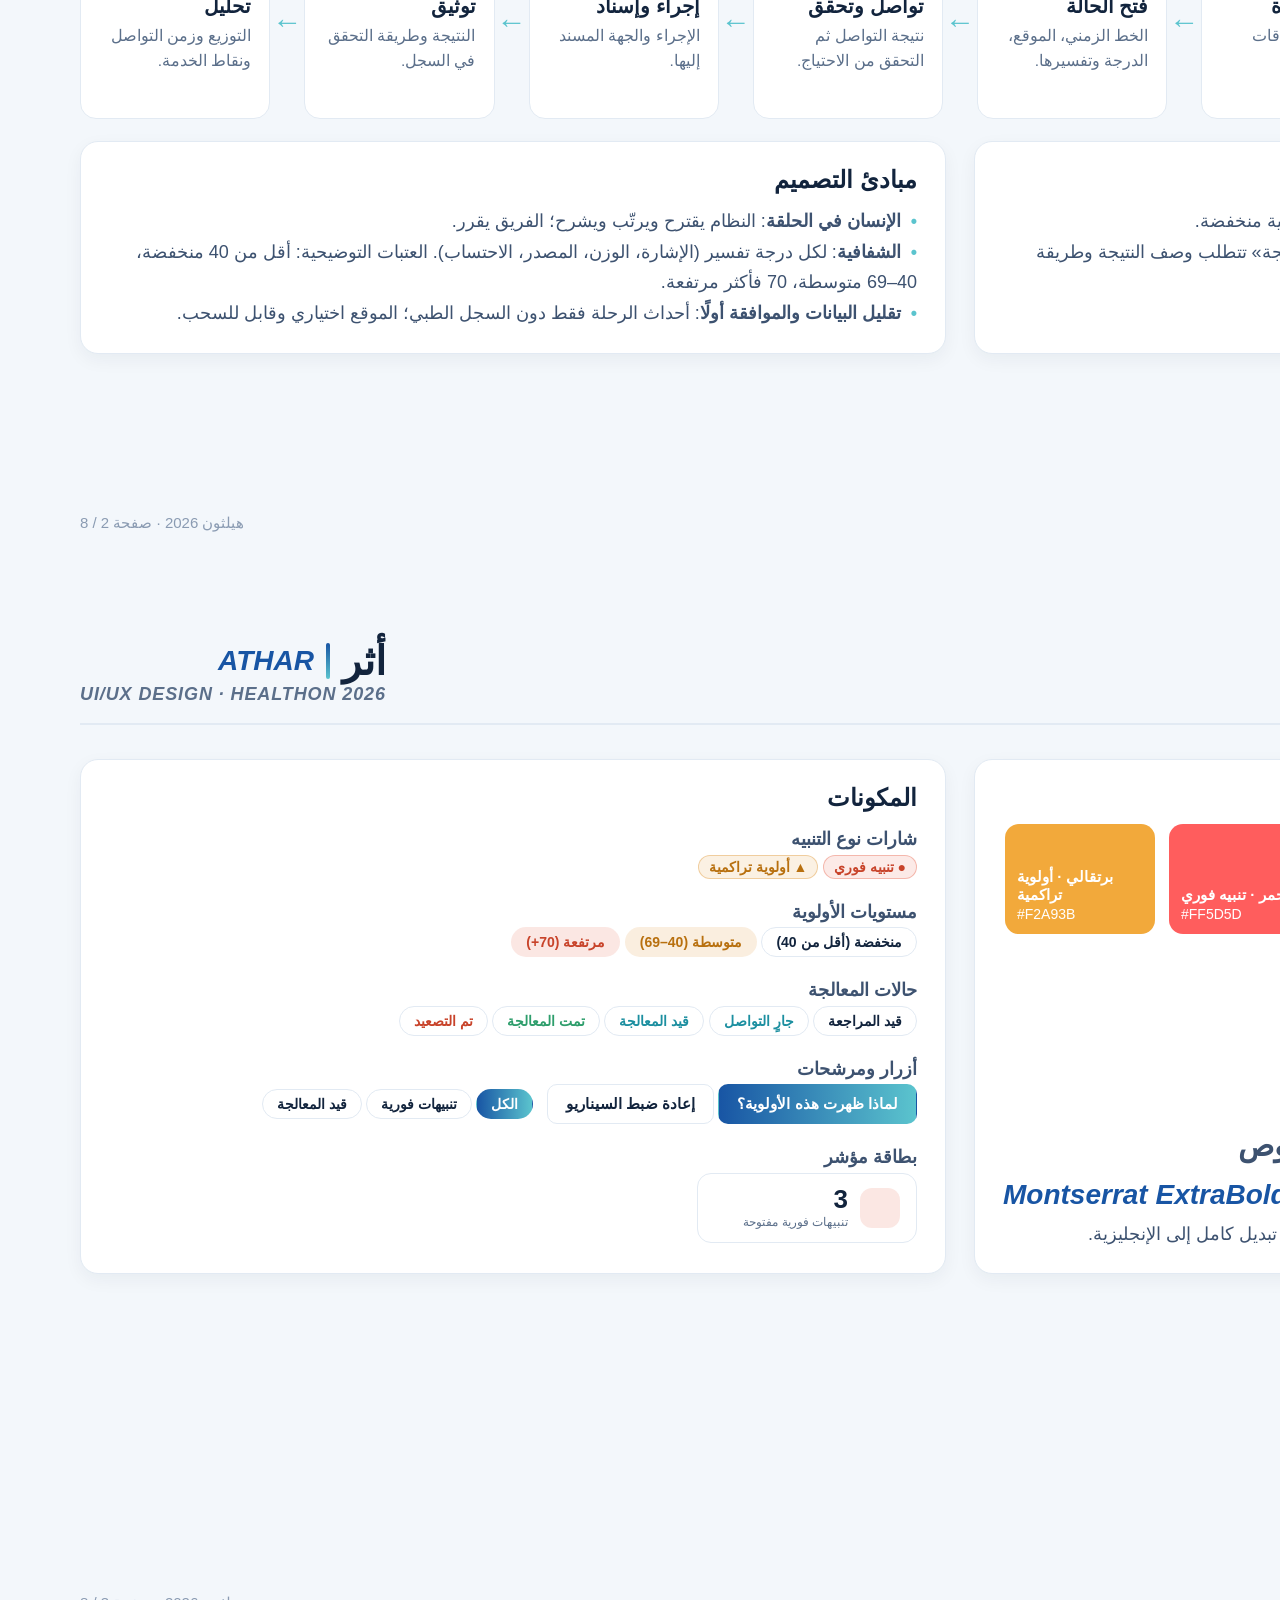
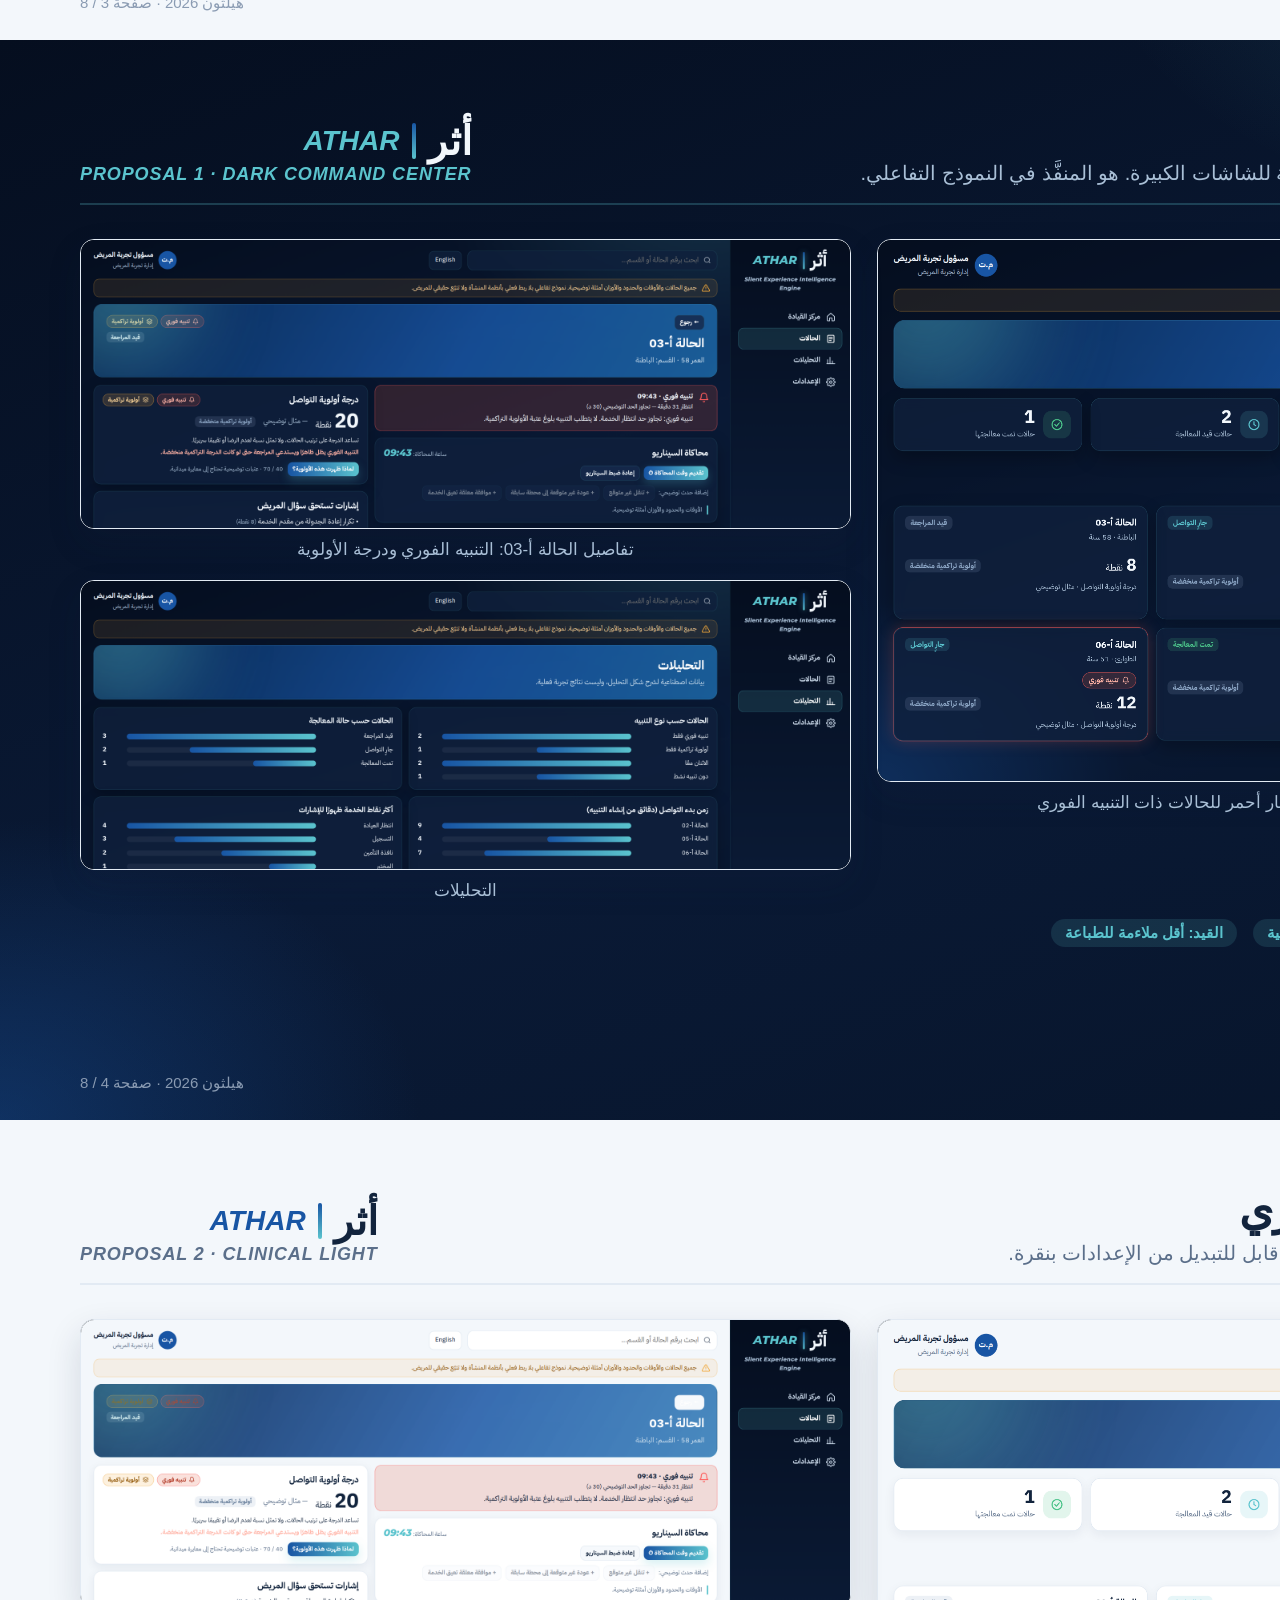
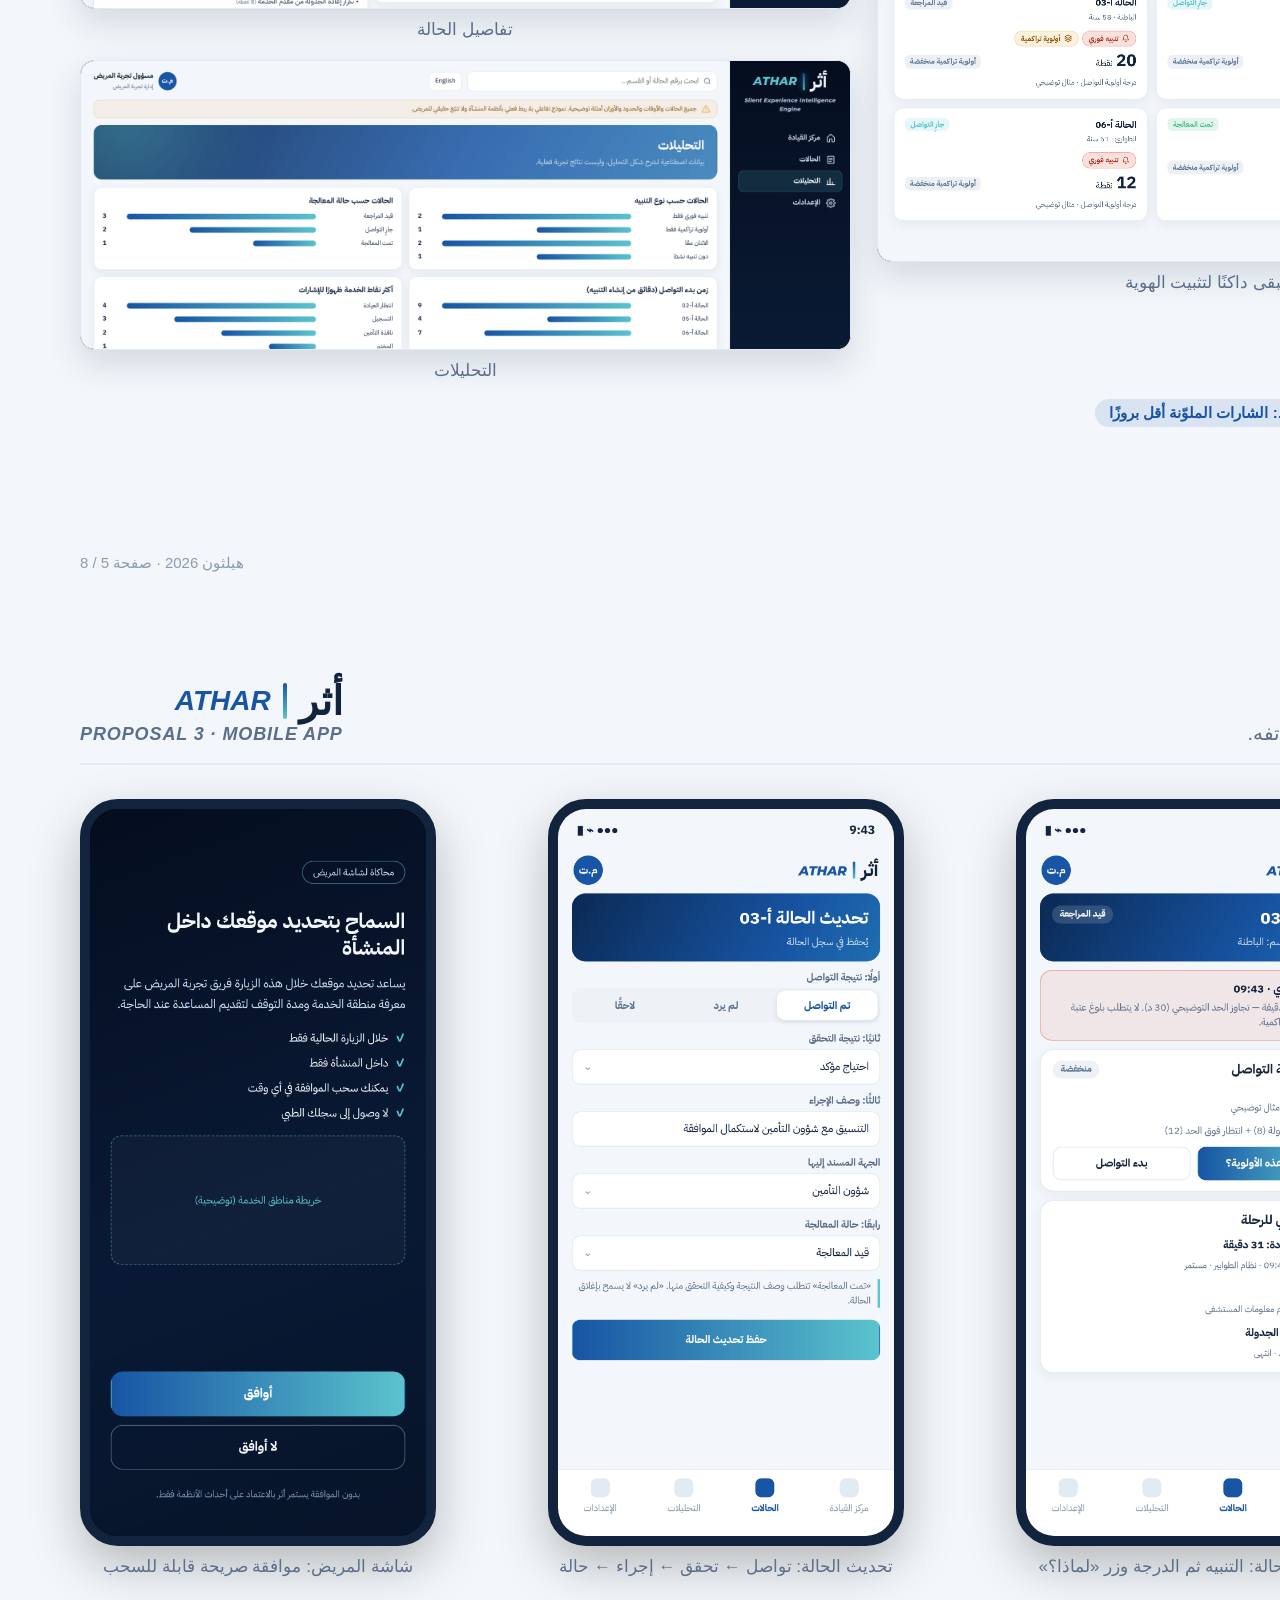
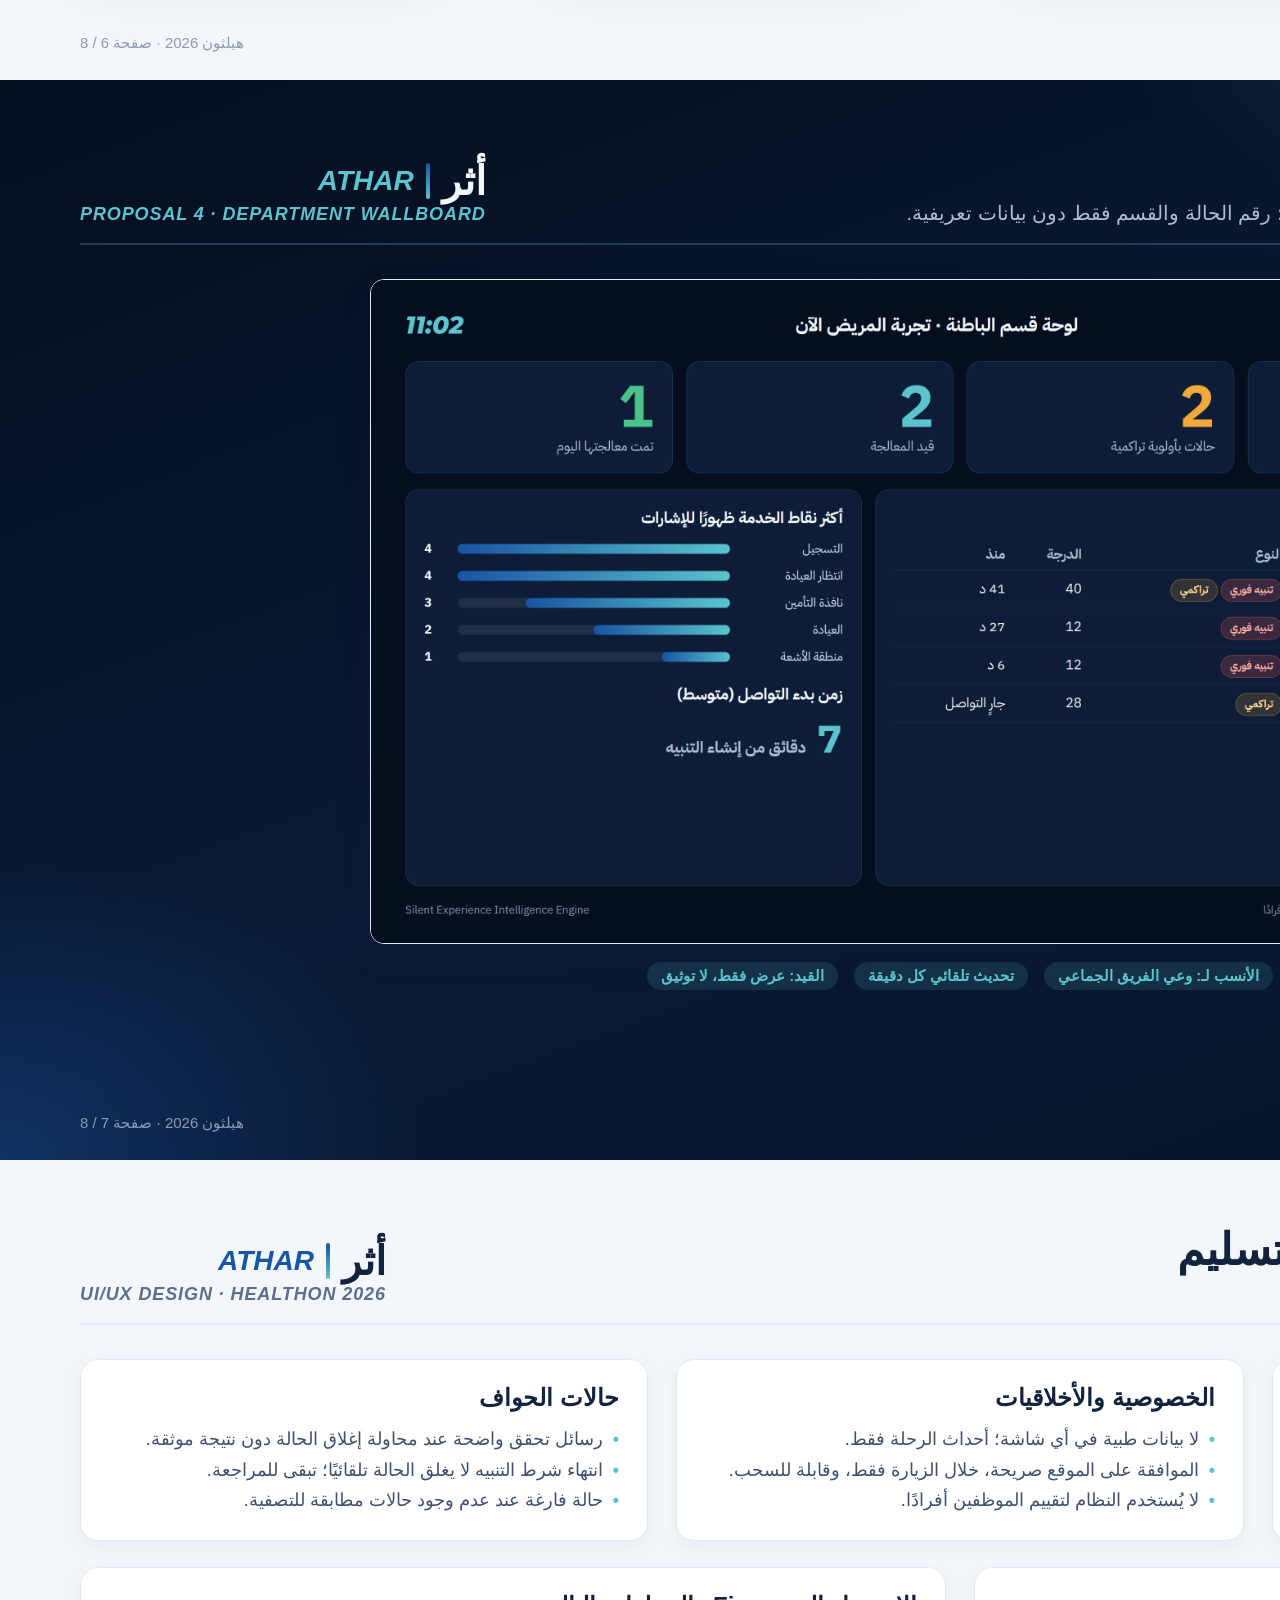
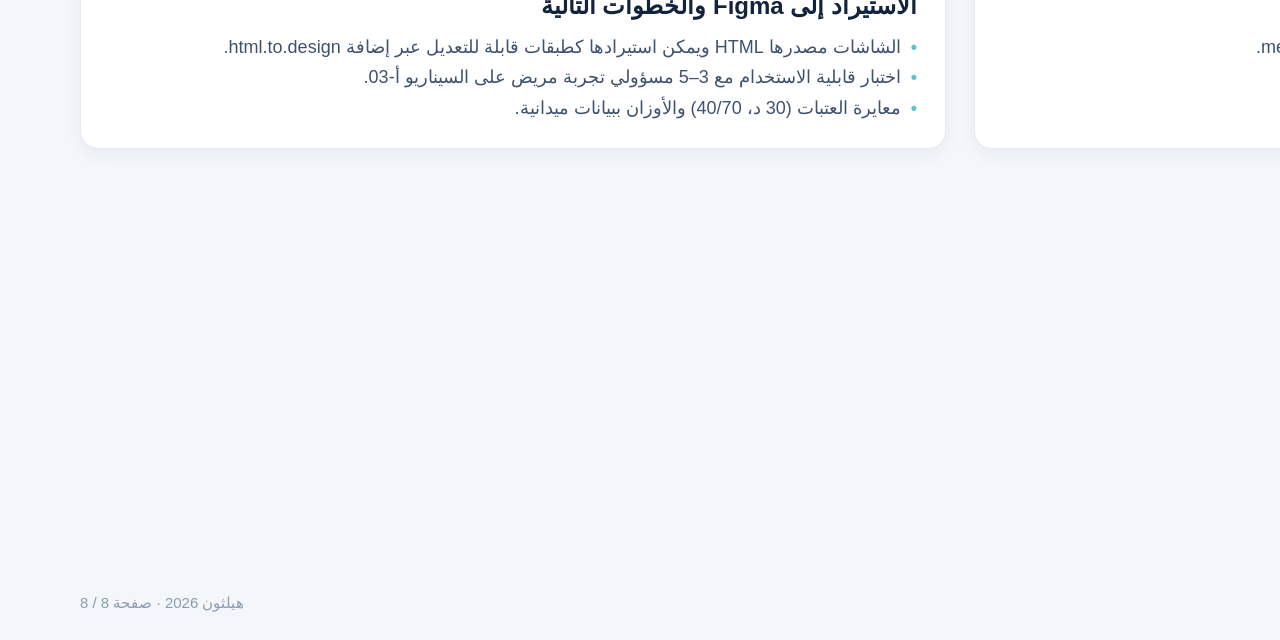
